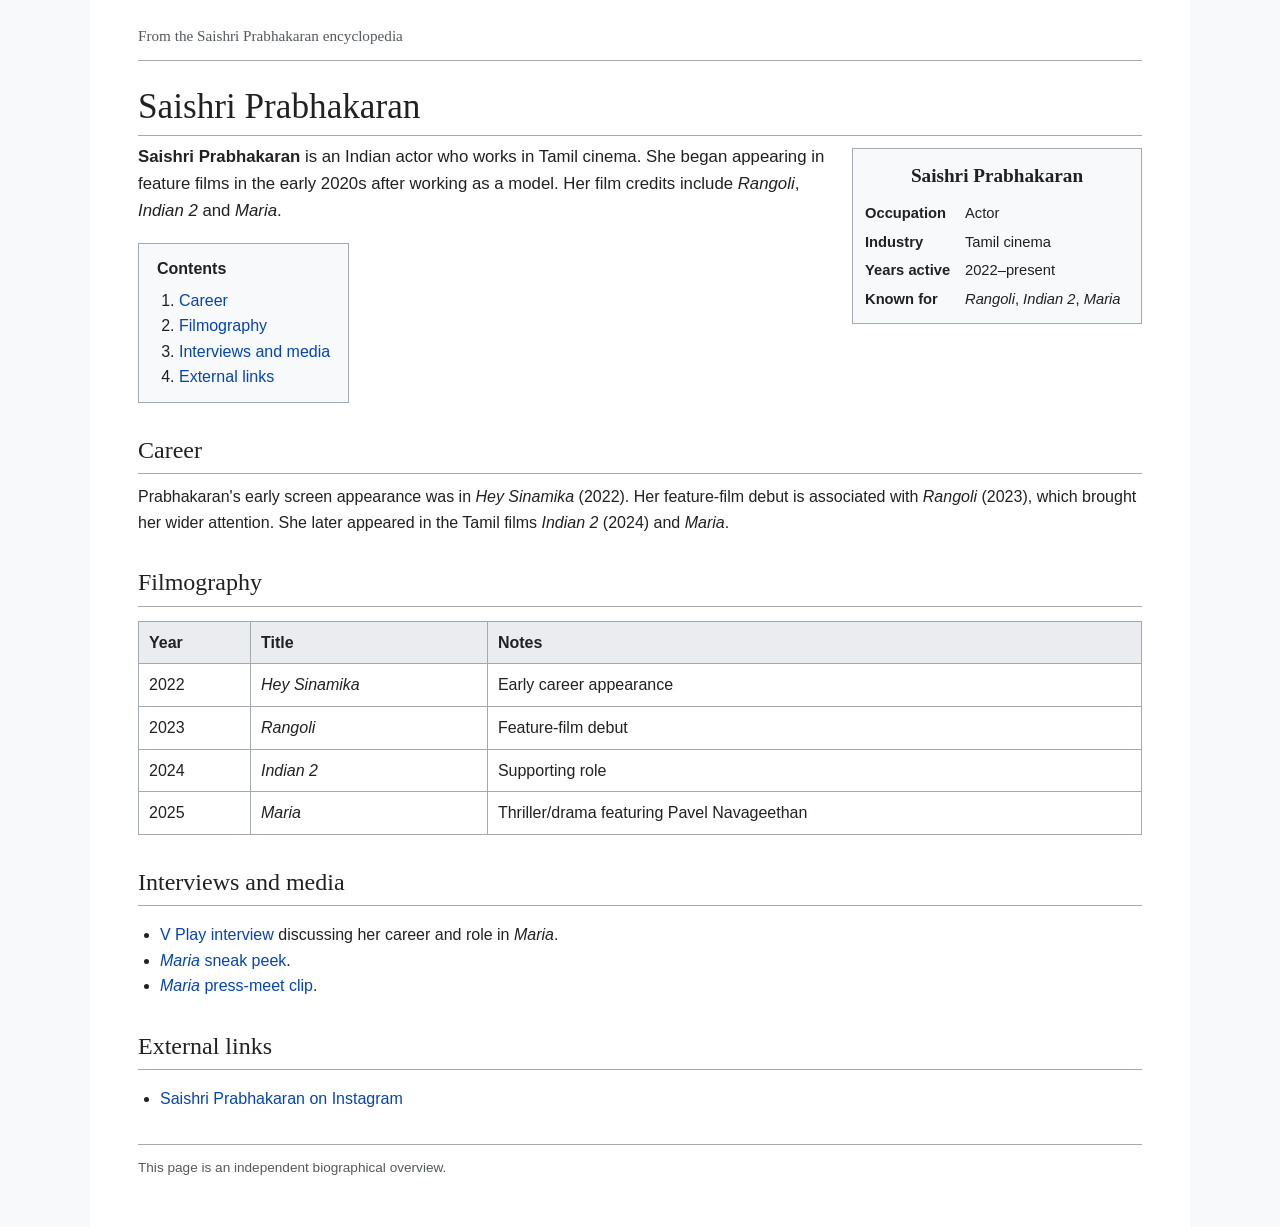
==== index.html @ 1daf49a8 "Initial edit" ====
<!doctype html>
<html lang="en">
<head>
  <meta charset="utf-8">
  <meta name="viewport" content="width=device-width, initial-scale=1">
  <meta name="description" content="An overview of Saishri Prabhakaran's career and filmography.">
  <title>Saishri Prabhakaran</title>
  <style>
    :root {
      color-scheme: light;
      font-family: sans-serif;
      color: #202122;
      background: #f8f9fa;
    }

    * {
      box-sizing: border-box;
    }

    body {
      margin: 0;
      line-height: 1.6;
    }

    a {
      color: #0645ad;
      text-decoration: none;
    }

    a:hover {
      text-decoration: underline;
    }

    .page {
      max-width: 1100px;
      margin: 0 auto;
      padding: 24px clamp(16px, 4vw, 48px) 48px;
      background: #fff;
      min-height: 100vh;
    }

    .site-header {
      padding-bottom: 12px;
      border-bottom: 1px solid #a2a9b1;
      color: #54595d;
      font-family: Georgia, serif;
      font-size: 0.95rem;
    }

    h1,
    h2,
    h3 {
      font-family: Georgia, "Times New Roman", serif;
      font-weight: 400;
    }

    h1 {
      margin: 24px 0 8px;
      padding-bottom: 6px;
      border-bottom: 1px solid #a2a9b1;
      font-size: clamp(1.8rem, 4vw, 2.2rem);
      line-height: 1.25;
    }

    h2 {
      margin: 28px 0 10px;
      padding-bottom: 4px;
      border-bottom: 1px solid #a2a9b1;
      font-size: 1.5rem;
    }

    p {
      margin: 0 0 14px;
    }

    .lead {
      font-size: 1.05rem;
    }

    .infobox {
      float: right;
      width: min(100%, 290px);
      margin: 4px 0 20px 24px;
      padding: 12px;
      border: 1px solid #a2a9b1;
      background: #f8f9fa;
      font-size: 0.92rem;
    }

    .infobox h2 {
      margin: 0 0 10px;
      padding: 0;
      border: 0;
      text-align: center;
      font-size: 1.2rem;
      font-weight: 600;
    }

    .infobox dl {
      display: grid;
      grid-template-columns: 90px 1fr;
      gap: 5px 10px;
      margin: 0;
    }

    .infobox dt {
      font-weight: 700;
    }

    .infobox dd {
      margin: 0;
    }

    .contents {
      display: table;
      margin: 18px 0;
      padding: 12px 18px;
      border: 1px solid #a2a9b1;
      background: #f8f9fa;
    }

    .contents h2 {
      margin: 0 0 6px;
      padding: 0;
      border: 0;
      font-family: sans-serif;
      font-size: 1rem;
      font-weight: 700;
    }

    .contents ol {
      margin: 0;
      padding-left: 22px;
    }

    table {
      width: 100%;
      border-collapse: collapse;
      margin: 14px 0 20px;
    }

    th,
    td {
      padding: 8px 10px;
      border: 1px solid #a2a9b1;
      text-align: left;
      vertical-align: top;
    }

    th {
      background: #eaecf0;
    }

    .media-list {
      padding-left: 22px;
    }

    .site-footer {
      clear: both;
      margin-top: 32px;
      padding-top: 12px;
      border-top: 1px solid #a2a9b1;
      color: #54595d;
      font-size: 0.85rem;
    }

    @media (max-width: 650px) {
      .infobox {
        float: none;
        margin: 16px 0;
      }

      table {
        font-size: 0.9rem;
      }

      th,
      td {
        padding: 6px;
      }
    }
  </style>
</head>
<body>
  <main class="page">
    <header class="site-header">From the Saishri Prabhakaran encyclopedia</header>
    <article>
      <h1>Saishri Prabhakaran</h1>
      <aside class="infobox" aria-label="Saishri Prabhakaran profile">
        <h2>Saishri Prabhakaran</h2>
        <dl>
          <dt>Occupation</dt>
          <dd>Actor</dd>
          <dt>Industry</dt>
          <dd>Tamil cinema</dd>
          <dt>Years active</dt>
          <dd>2022–present</dd>
          <dt>Known for</dt>
          <dd><i>Rangoli</i>, <i>Indian 2</i>, <i>Maria</i></dd>
        </dl>
      </aside>

      <p class="lead"><b>Saishri Prabhakaran</b> is an Indian actor who works in Tamil cinema. She began appearing in feature films in the early 2020s after working as a model. Her film credits include <i>Rangoli</i>, <i>Indian 2</i> and <i>Maria</i>.</p>

      <nav class="contents" aria-label="Contents">
        <h2>Contents</h2>
        <ol>
          <li><a href="#career">Career</a></li>
          <li><a href="#filmography">Filmography</a></li>
          <li><a href="#media">Interviews and media</a></li>
          <li><a href="#external-links">External links</a></li>
        </ol>
      </nav>

      <section id="career">
        <h2>Career</h2>
        <p>Prabhakaran's early screen appearance was in <i>Hey Sinamika</i> (2022). Her feature-film debut is associated with <i>Rangoli</i> (2023), which brought her wider attention. She later appeared in the Tamil films <i>Indian 2</i> (2024) and <i>Maria</i>.</p>
      </section>

      <section id="filmography">
        <h2>Filmography</h2>
        <table>
          <thead>
            <tr>
              <th scope="col">Year</th>
              <th scope="col">Title</th>
              <th scope="col">Notes</th>
            </tr>
          </thead>
          <tbody>
            <tr>
              <td>2022</td>
              <td><i>Hey Sinamika</i></td>
              <td>Early career appearance</td>
            </tr>
            <tr>
              <td>2023</td>
              <td><i>Rangoli</i></td>
              <td>Feature-film debut</td>
            </tr>
            <tr>
              <td>2024</td>
              <td><i>Indian 2</i></td>
              <td>Supporting role</td>
            </tr>
            <tr>
              <td>2025</td>
              <td><i>Maria</i></td>
              <td>Thriller/drama featuring Pavel Navageethan</td>
            </tr>
          </tbody>
        </table>
      </section>

      <section id="media">
        <h2>Interviews and media</h2>
        <ul class="media-list">
          <li><a href="https://www.youtube.com/watch?v=SEDz-4R92Jw" target="_blank" rel="noopener noreferrer">V Play interview</a> discussing her career and role in <i>Maria</i>.</li>
          <li><a href="https://www.youtube.com/watch?v=HS3U2fm8mmc" target="_blank" rel="noopener noreferrer"><i>Maria</i> sneak peek</a>.</li>
          <li><a href="https://www.youtube.com/shorts/8n5N83ZC5jU" target="_blank" rel="noopener noreferrer"><i>Maria</i> press-meet clip</a>.</li>
        </ul>
      </section>

      <section id="external-links">
        <h2>External links</h2>
        <ul class="media-list">
          <li><a href="https://www.instagram.com/saishriprabhakaran/" target="_blank" rel="noopener noreferrer">Saishri Prabhakaran on Instagram</a></li>
        </ul>
      </section>
    </article>
    <footer class="site-footer">This page is an independent biographical overview.</footer>
  </main>
</body>
</html>
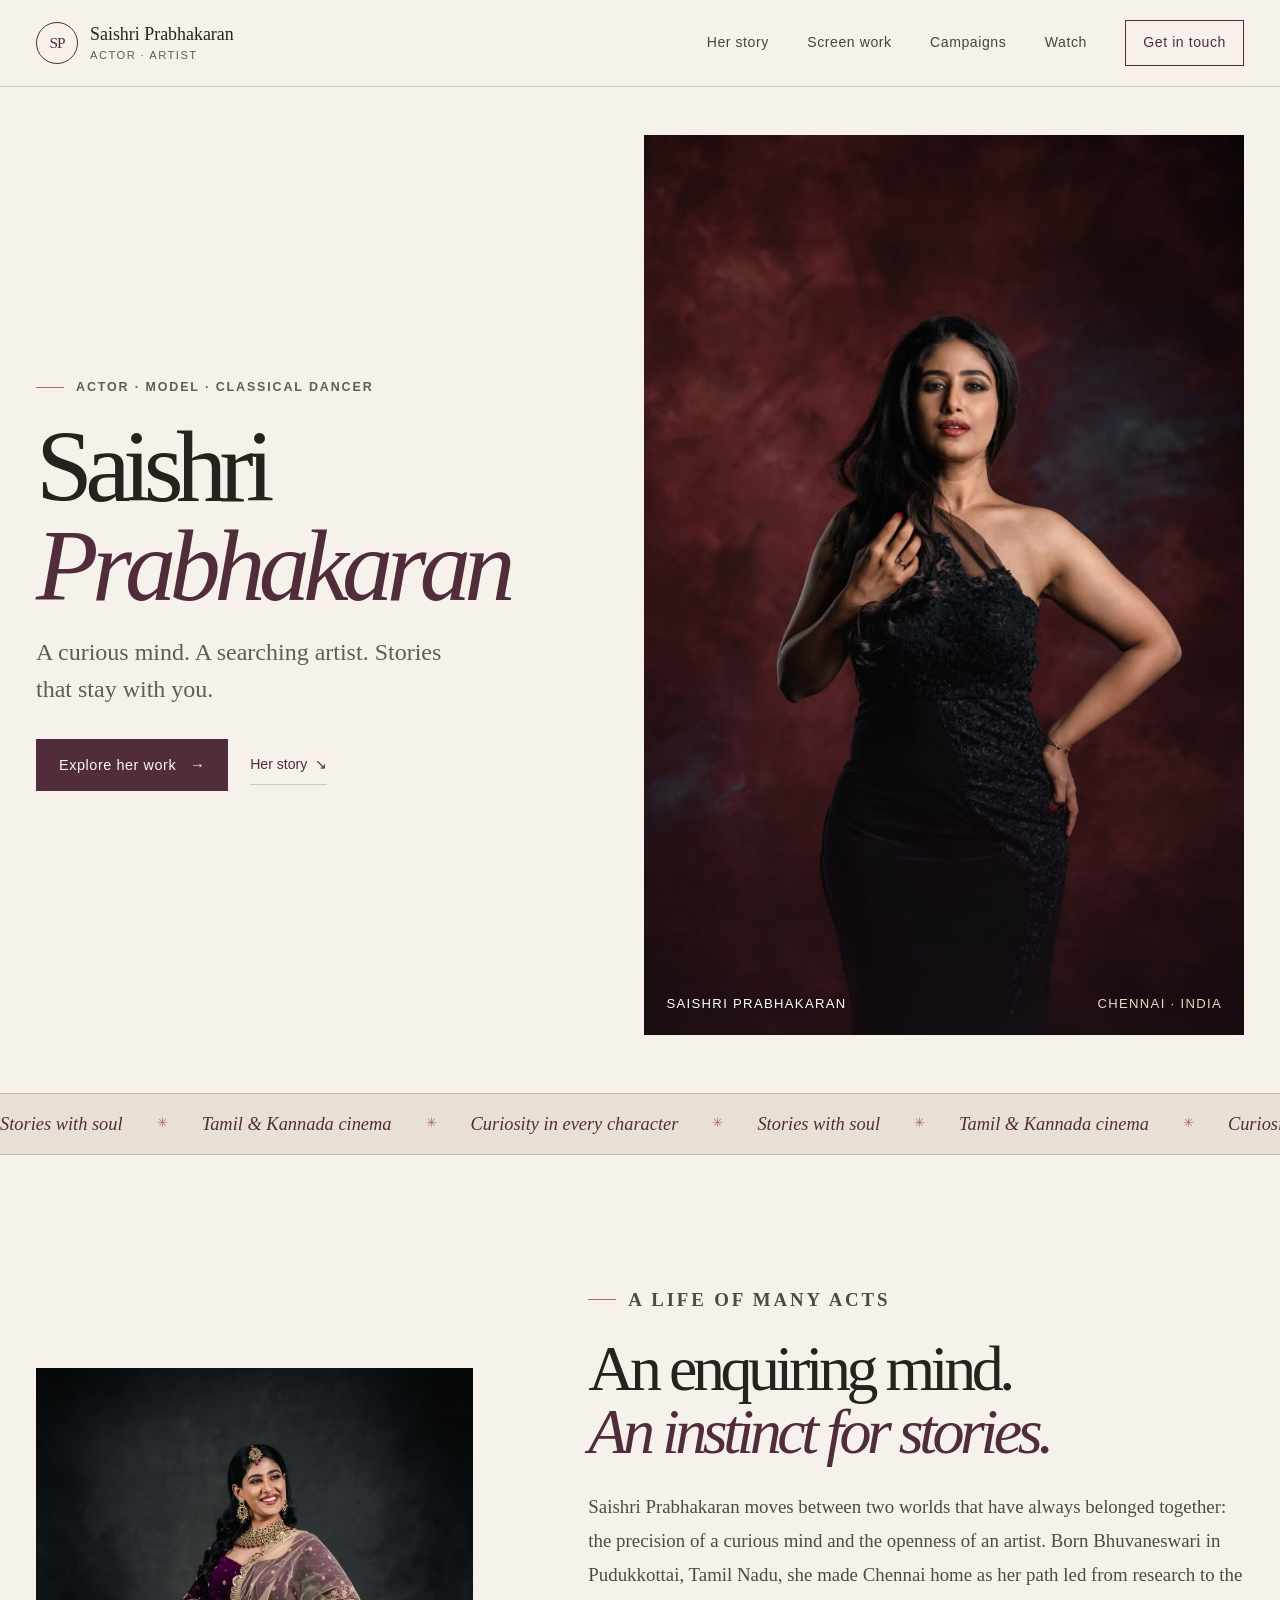
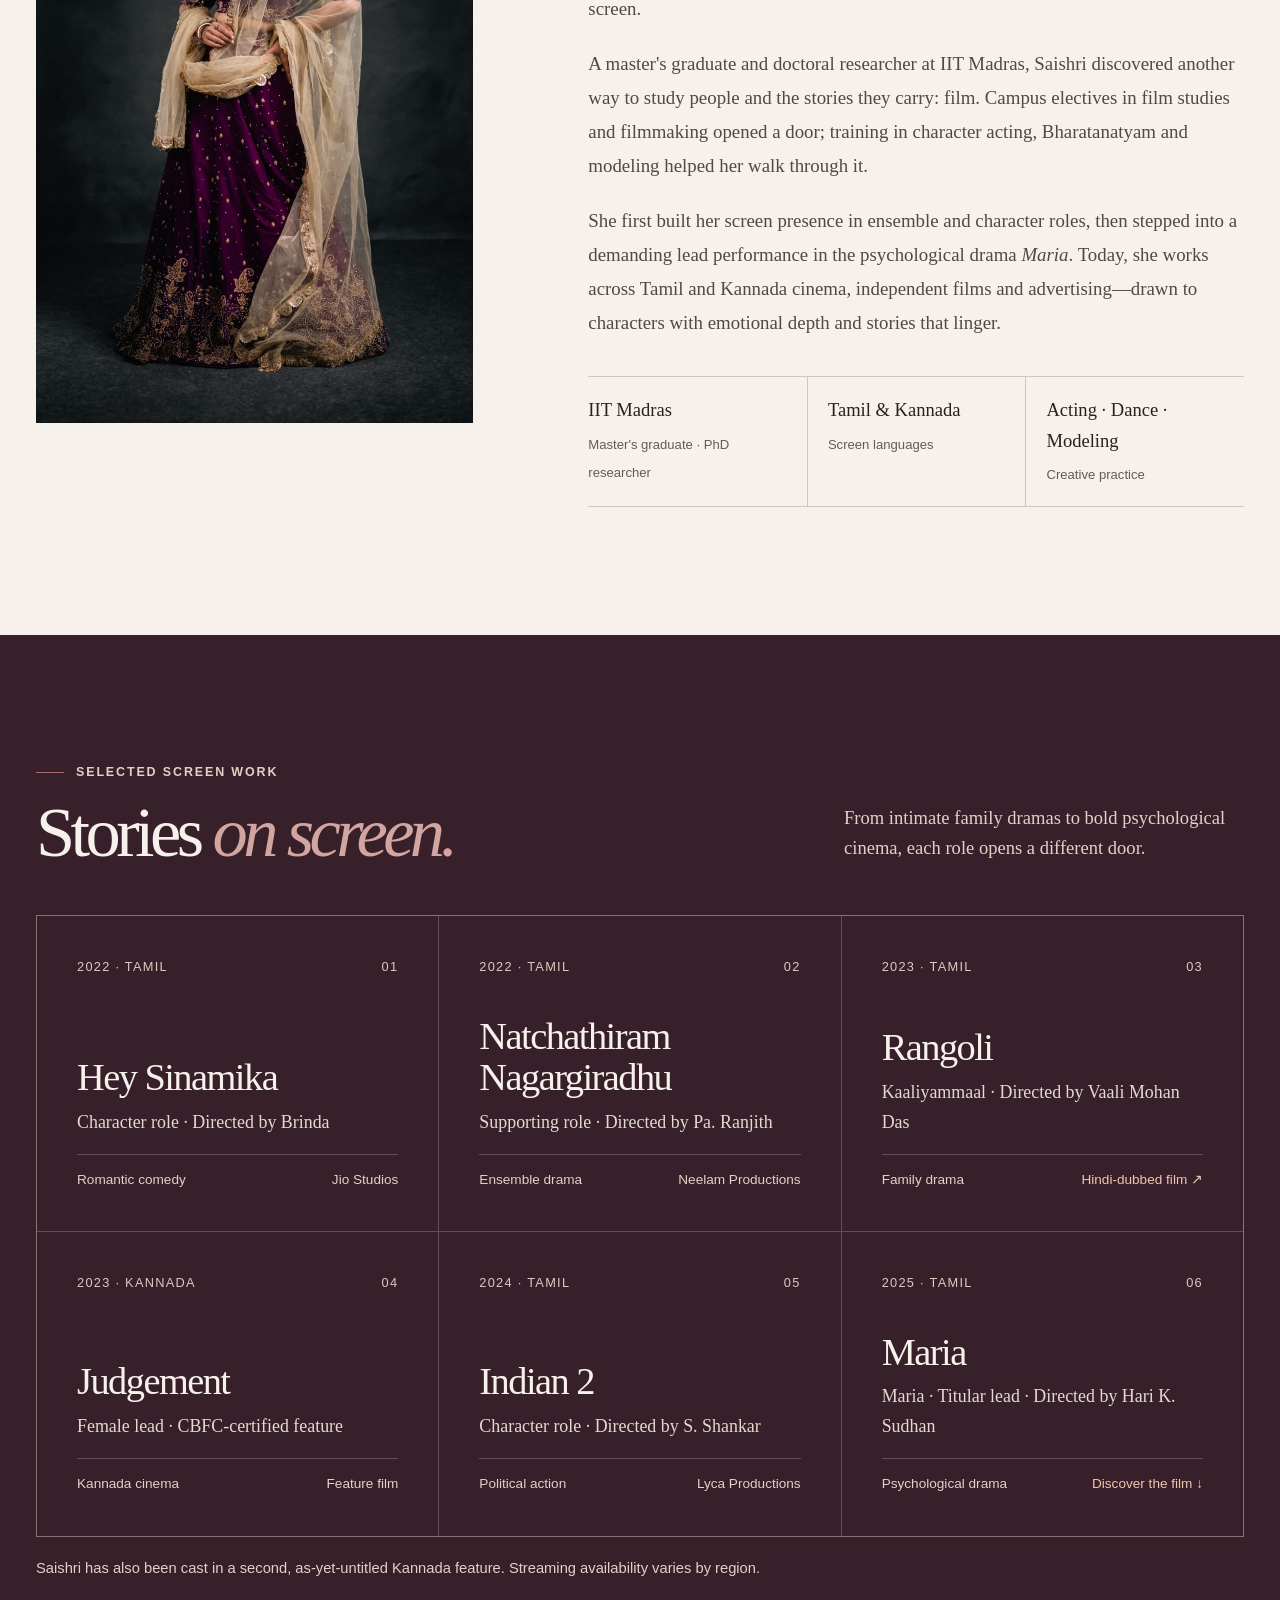
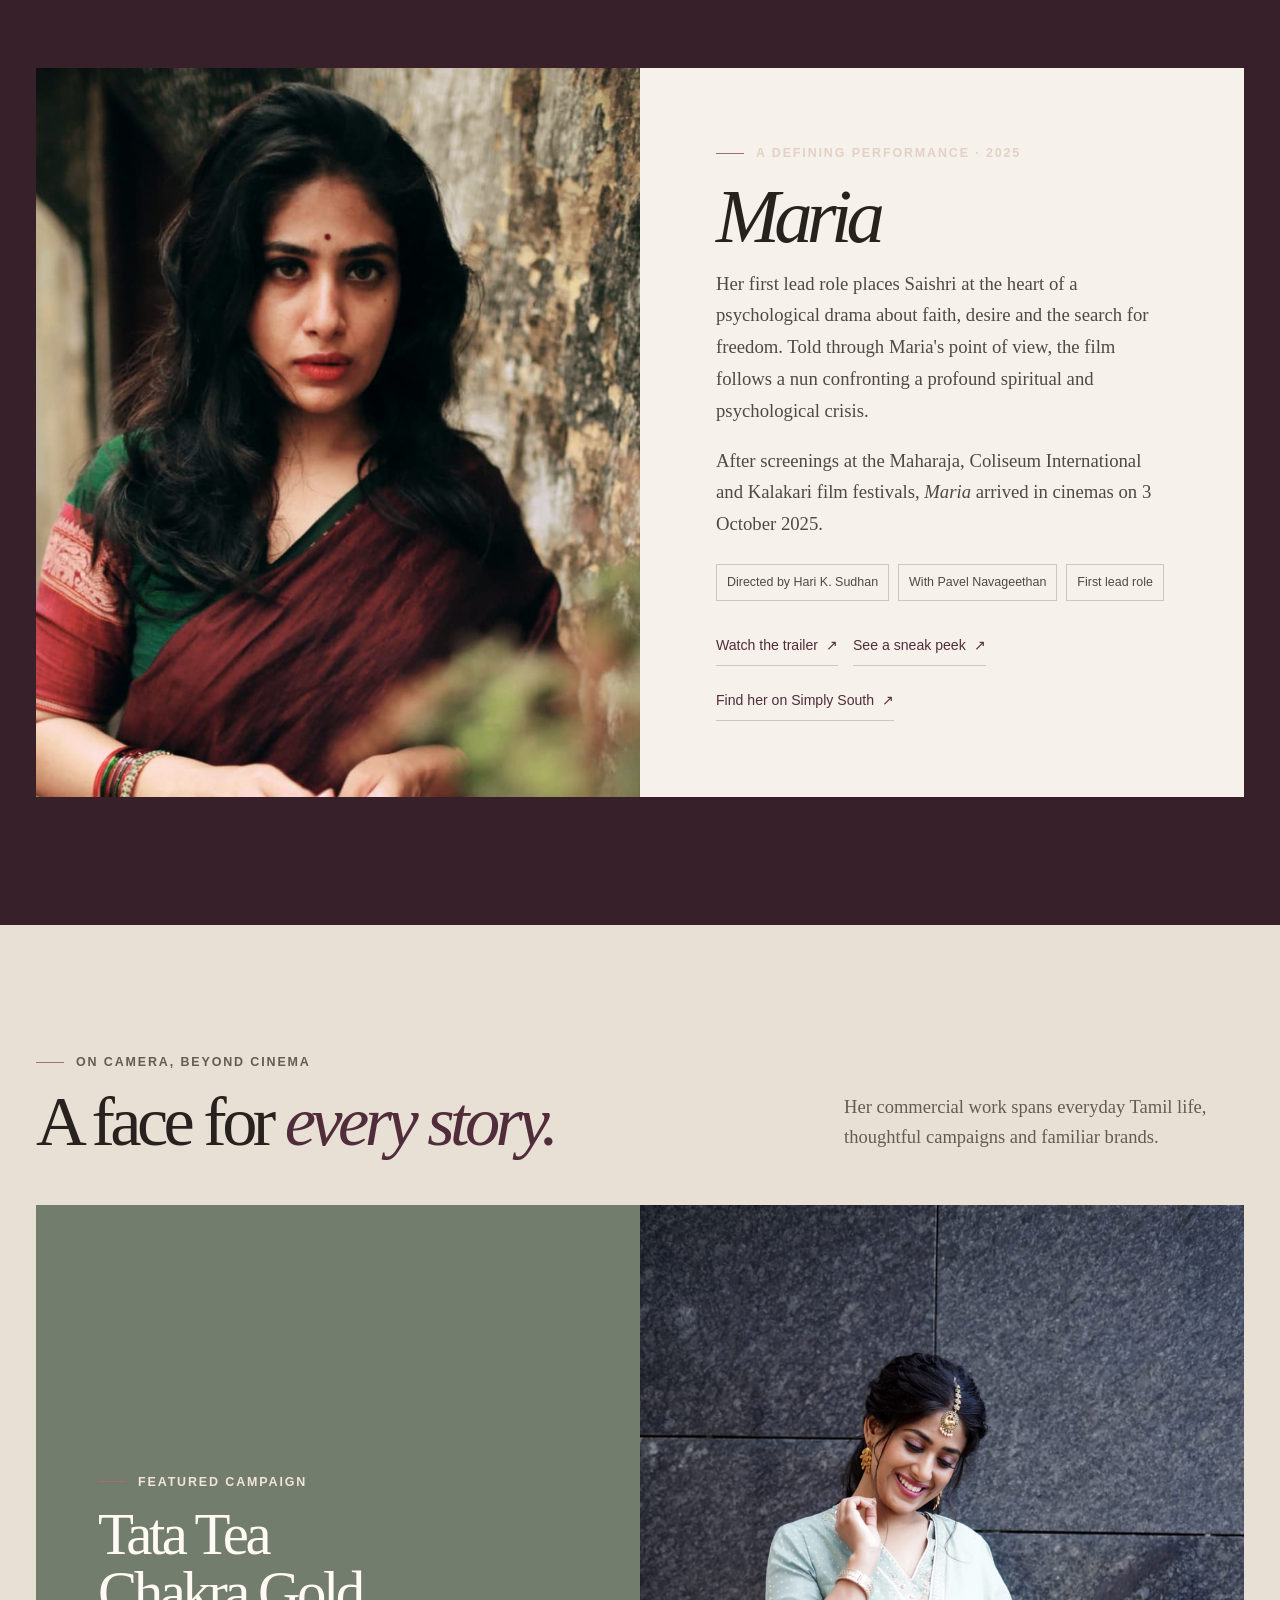
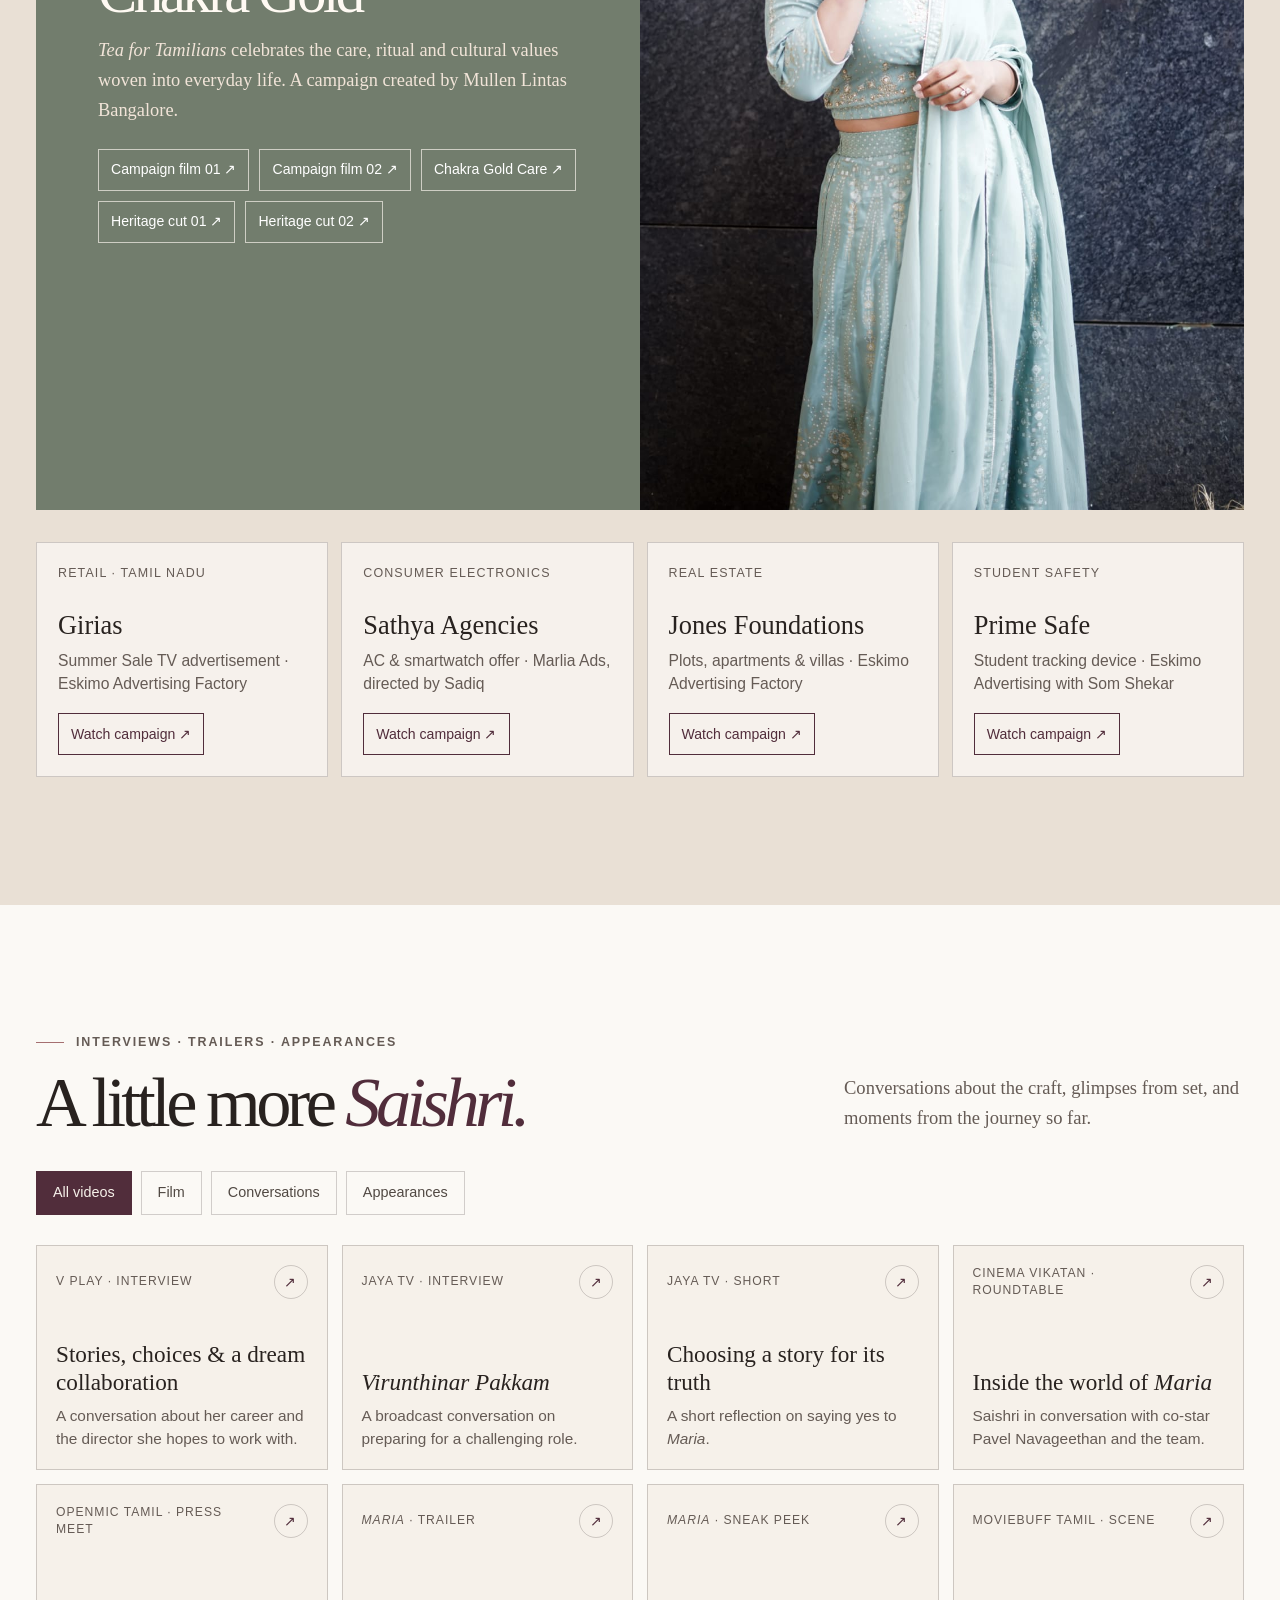
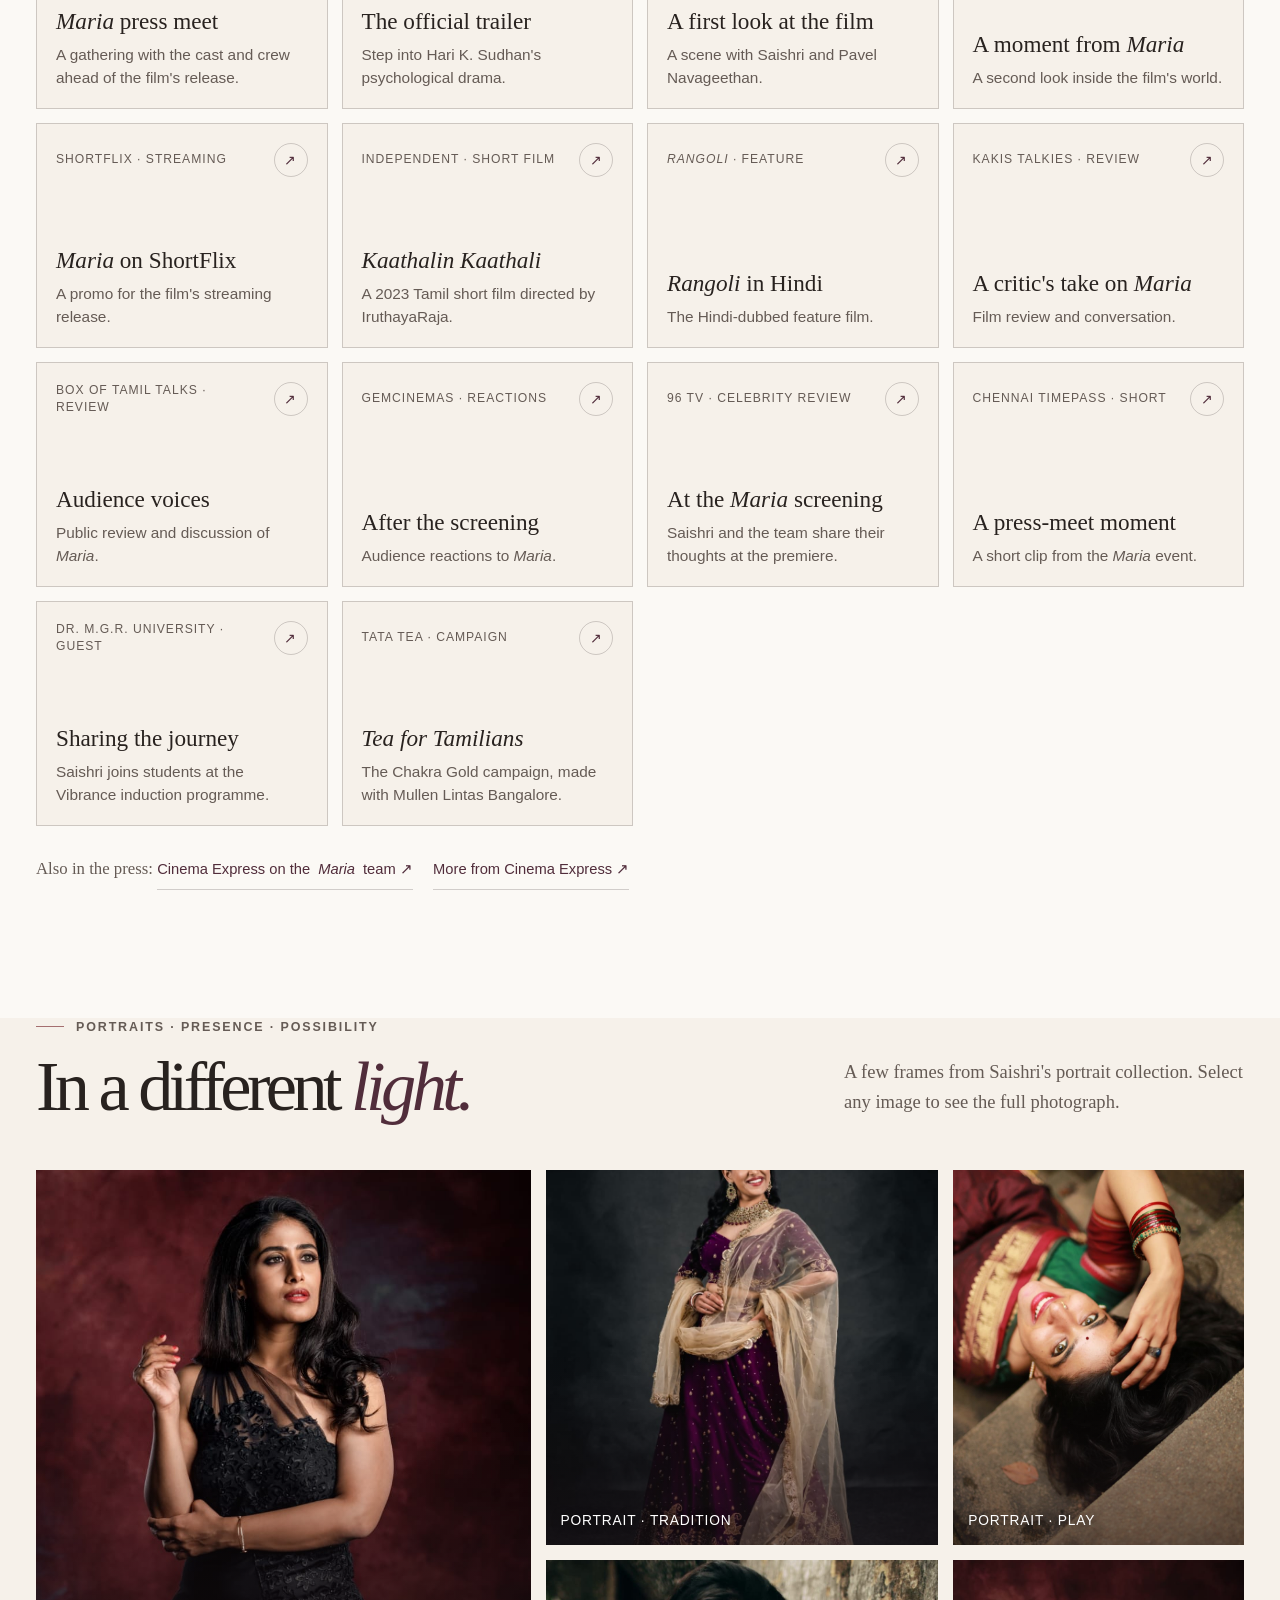
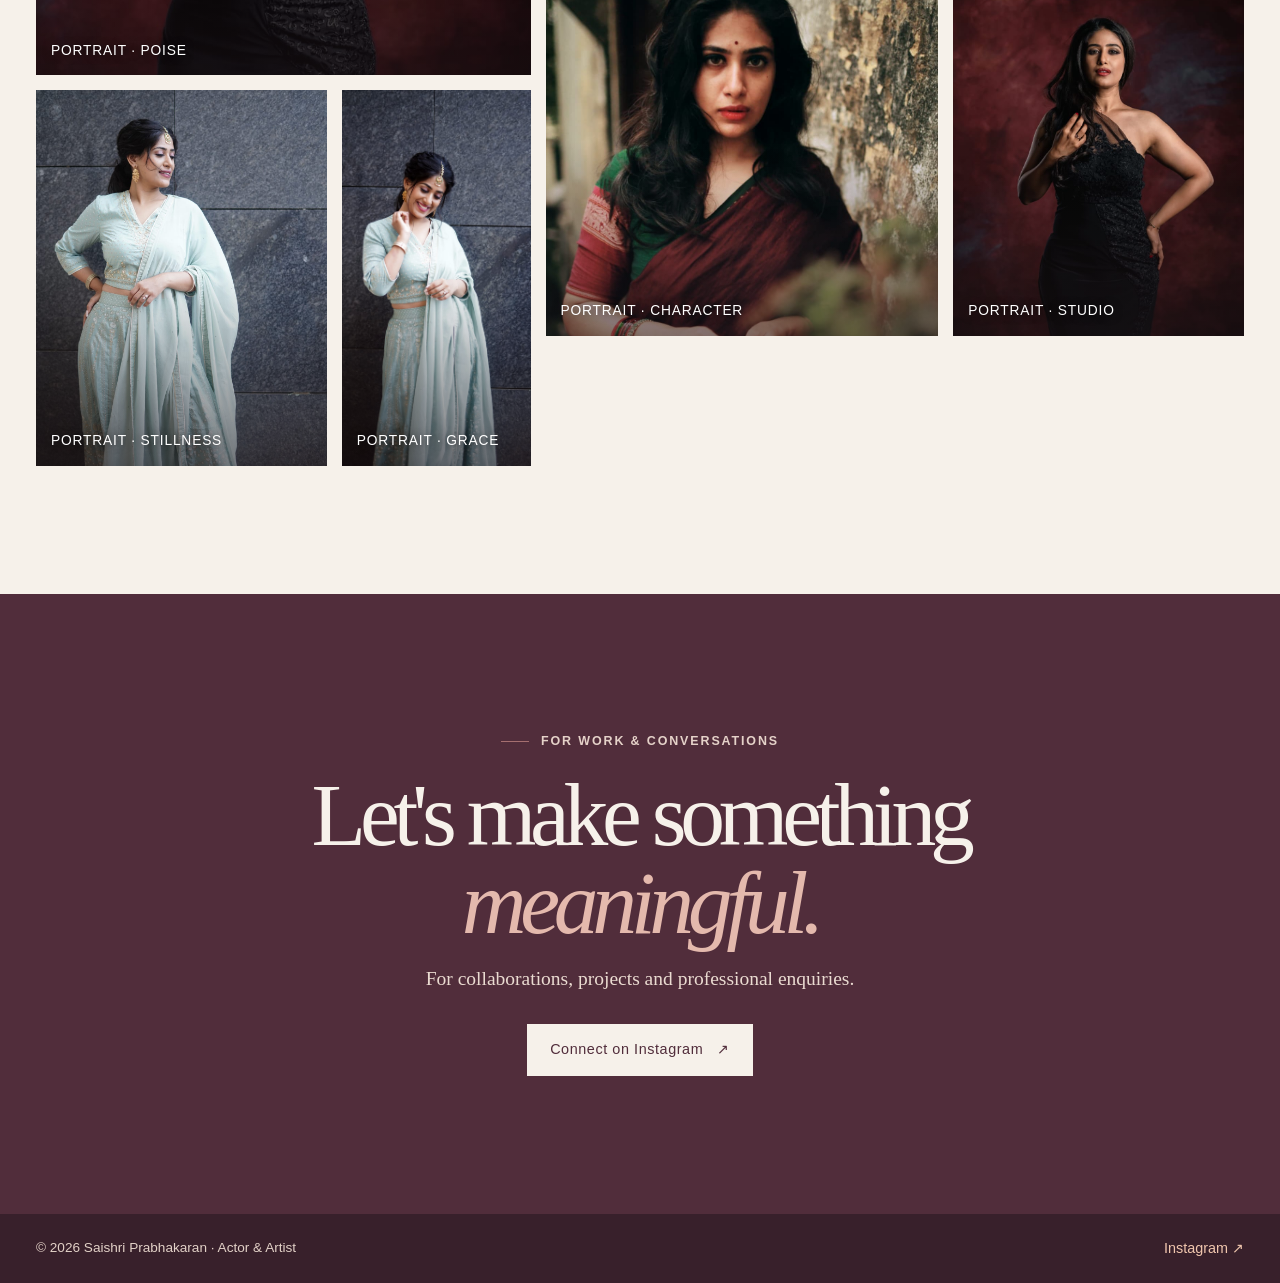
==== commit 0872c06a: "Initial portfolio" ====
--- a/index.html
+++ b/index.html
@@ -3,272 +3,1714 @@
 <head>
   <meta charset="utf-8">
   <meta name="viewport" content="width=device-width, initial-scale=1">
-  <meta name="description" content="An overview of Saishri Prabhakaran's career and filmography.">
-  <title>Saishri Prabhakaran</title>
+  <meta name="theme-color" content="#f6f1ea">
+  <meta name="description" content="Saishri Prabhakaran — actor, model and classical dancer working across Tamil and Kannada cinema.">
+  <title>Saishri Prabhakaran — Actor & Artist</title>
   <style>
     :root {
       color-scheme: light;
-      font-family: sans-serif;
-      color: #202122;
-      background: #f8f9fa;
-    }
-
-    * {
+      --paper: #f6f1ea;
+      --paper-light: #fbf9f5;
+      --paper-dark: #e9e0d5;
+      --ink: #28221f;
+      --muted: #655b55;
+      --line: rgba(40, 34, 31, .2);
+      --wine: #512d3b;
+      --wine-deep: #38202b;
+      --rose: #a56f70;
+      --sage: #727d6d;
+      --serif: "Iowan Old Style", "Palatino Linotype", "Book Antiqua", Georgia, serif;
+      --sans: "Helvetica Neue", Helvetica, Arial, sans-serif;
+      font-family: var(--sans);
+      color: var(--ink);
+      background: var(--paper);
+      scroll-behavior: smooth;
+    }
+
+    *,
+    *::before,
+    *::after {
       box-sizing: border-box;
     }
 
     body {
+      min-width: 320px;
       margin: 0;
+      background: var(--paper);
+      font-size: 17px;
+      line-height: 1.65;
+    }
+
+    img {
+      display: block;
+      max-width: 100%;
+    }
+
+    a {
+      color: inherit;
+      text-decoration: none;
+    }
+
+    button {
+      color: inherit;
+      font: inherit;
+    }
+
+    a:focus-visible,
+    button:focus-visible {
+      outline: 2px solid var(--rose);
+      outline-offset: 4px;
+    }
+
+    .shell {
+      width: min(100% - 72px, 1320px);
+      margin-inline: auto;
+    }
+
+    .eyebrow {
+      display: flex;
+      align-items: center;
+      gap: 12px;
+      margin: 0;
+      color: var(--muted);
+      font-size: .78rem;
+      font-weight: 600;
+      letter-spacing: .15em;
+      line-height: 1.5;
+      text-transform: uppercase;
+    }
+
+    .eyebrow::before {
+      width: 28px;
+      height: 1px;
+      flex: 0 0 28px;
+      background: var(--rose);
+      content: "";
+    }
+
+    .site-header {
+      position: relative;
+      z-index: 5;
+      border-bottom: 1px solid var(--line);
+      background: var(--paper);
+    }
+
+    .header-inner {
+      display: flex;
+      min-height: 86px;
+      align-items: center;
+      justify-content: space-between;
+      gap: 28px;
+    }
+
+    .brand {
+      display: inline-flex;
+      align-items: center;
+      gap: 12px;
+      flex-shrink: 0;
+    }
+
+    .brand-mark {
+      display: grid;
+      width: 42px;
+      height: 42px;
+      place-items: center;
+      border: 1px solid var(--wine);
+      border-radius: 50%;
+      color: var(--wine);
+      font-family: var(--serif);
+      font-size: .96rem;
+      letter-spacing: -.06em;
+    }
+
+    .brand-name {
+      font-family: var(--serif);
+      font-size: 1.12rem;
+      line-height: 1.15;
+    }
+
+    .brand-caption {
+      display: block;
+      margin-top: 4px;
+      color: var(--muted);
+      font-family: var(--sans);
+      font-size: .7rem;
+      letter-spacing: .13em;
+      text-transform: uppercase;
+    }
+
+    .main-nav {
+      display: flex;
+      align-items: center;
+      gap: clamp(20px, 3vw, 42px);
+    }
+
+    .main-nav a {
+      color: #4c423e;
+      font-size: .88rem;
+      letter-spacing: .04em;
+      transition: color .2s ease;
+    }
+
+    .main-nav a:hover {
+      color: var(--rose);
+    }
+
+    .main-nav .nav-contact {
+      padding: 10px 17px;
+      border: 1px solid var(--wine);
+      color: var(--wine);
+    }
+
+    .menu-toggle {
+      display: none;
+      width: 44px;
+      height: 44px;
+      padding: 10px;
+      border: 1px solid var(--line);
+      background: transparent;
+      cursor: pointer;
+    }
+
+    .menu-toggle span {
+      display: block;
+      height: 1px;
+      margin: 6px 0;
+      background: var(--ink);
+    }
+
+    .hero {
+      display: grid;
+      min-height: min(760px, calc(100svh - 86px));
+      grid-template-columns: .94fr 1.06fr;
+      align-items: stretch;
+      gap: clamp(32px, 6vw, 82px);
+      padding-block: 48px 58px;
+    }
+
+    .hero-copy {
+      display: flex;
+      flex-direction: column;
+      align-items: flex-start;
+      justify-content: center;
+      padding-block: 34px;
+    }
+
+    .hero h1 {
+      margin: 25px 0 23px;
+      font-family: var(--serif);
+      font-size: clamp(4rem, 8vw, 7.4rem);
+      font-weight: 400;
+      letter-spacing: -.075em;
+      line-height: .88;
+    }
+
+    .hero h1 span {
+      display: block;
+      margin-top: 9px;
+      color: var(--wine);
+      font-style: italic;
+      font-weight: 400;
+      letter-spacing: -.065em;
+    }
+
+    .hero-intro {
+      max-width: 440px;
+      margin: 0 0 31px;
+      color: var(--muted);
+      font-family: var(--serif);
+      font-size: clamp(1.22rem, 2vw, 1.5rem);
+      line-height: 1.55;
+    }
+
+    .hero-actions {
+      display: flex;
+      flex-wrap: wrap;
+      align-items: center;
+      gap: 22px;
+    }
+
+    .button {
+      display: inline-flex;
+      min-height: 52px;
+      align-items: center;
+      justify-content: center;
+      gap: 14px;
+      padding: 0 22px;
+      border: 1px solid var(--wine);
+      background: var(--wine);
+      color: var(--paper-light);
+      font-size: .9rem;
+      letter-spacing: .04em;
+      transition: background .2s ease, color .2s ease, transform .2s ease;
+    }
+
+    .button:hover {
+      transform: translateY(-2px);
+      background: transparent;
+      color: var(--wine);
+    }
+
+    .text-link {
+      display: inline-flex;
+      min-height: 40px;
+      align-items: center;
+      gap: 8px;
+      border-bottom: 1px solid var(--line);
+      color: var(--wine);
+      font-size: .88rem;
+    }
+
+    .arrow {
+      display: inline-block;
+      transition: transform .2s ease;
+    }
+
+    a:hover .arrow {
+      transform: translateX(4px);
+    }
+
+    .hero-portrait {
+      position: relative;
+      min-height: 560px;
+      overflow: hidden;
+      background: #39232d;
+    }
+
+    .hero-portrait img {
+      width: 100%;
+      height: 100%;
+      min-height: 560px;
+      object-fit: cover;
+      object-position: center 30%;
+    }
+
+    .hero-portrait::after {
+      position: absolute;
+      inset: 45% 0 0;
+      background: linear-gradient(0deg, rgba(37, 20, 28, .42), transparent);
+      content: "";
+      pointer-events: none;
+    }
+
+    .portrait-caption {
+      position: absolute;
+      z-index: 1;
+      right: 22px;
+      bottom: 20px;
+      left: 22px;
+      display: flex;
+      align-items: center;
+      justify-content: space-between;
+      gap: 16px;
+      color: white;
+      font-size: .82rem;
+      letter-spacing: .1em;
+      text-transform: uppercase;
+    }
+
+    .portrait-caption span:last-child {
+      color: #f0d6c6;
+    }
+
+    .marquee {
+      overflow: hidden;
+      border-block: 1px solid var(--line);
+      background: var(--paper-dark);
+    }
+
+    .marquee-track {
+      display: flex;
+      width: max-content;
+      align-items: center;
+      gap: 34px;
+      padding: 15px 0;
+      color: var(--wine);
+      animation: drift 42s linear infinite;
+    }
+
+    .marquee-track span {
+      font-family: var(--serif);
+      font-size: 1.15rem;
+      font-style: italic;
+      white-space: nowrap;
+    }
+
+    .marquee-track .dot {
+      color: var(--rose);
+      font-size: .8rem;
+      font-style: normal;
+    }
+
+    @keyframes drift {
+      to { transform: translateX(-50%); }
+    }
+
+    .section {
+      padding-block: clamp(84px, 10vw, 140px);
+      scroll-margin-top: 24px;
+    }
+
+    .section-heading {
+      display: flex;
+      align-items: flex-end;
+      justify-content: space-between;
+      gap: 32px;
+      margin-bottom: 48px;
+    }
+
+    .section-heading h2 {
+      margin: 15px 0 0;
+      font-family: var(--serif);
+      font-size: clamp(3rem, 5.5vw, 5.4rem);
+      font-weight: 400;
+      letter-spacing: -.065em;
+      line-height: 1;
+    }
+
+    .section-heading h2 em {
+      color: var(--wine);
+      font-weight: 400;
+    }
+
+    .section-heading > p {
+      max-width: 400px;
+      margin: 0 0 5px;
+      color: var(--muted);
+      font-family: var(--serif);
+      font-size: 1.16rem;
       line-height: 1.6;
     }
 
-    a {
-      color: #0645ad;
-      text-decoration: none;
-    }
-
-    a:hover {
-      text-decoration: underline;
-    }
-
-    .page {
-      max-width: 1100px;
-      margin: 0 auto;
-      padding: 24px clamp(16px, 4vw, 48px) 48px;
+    .story {
+      display: grid;
+      grid-template-columns: .8fr 1.2fr;
+      align-items: center;
+      gap: clamp(48px, 9vw, 128px);
+    }
+
+    .story-image {
+      position: relative;
+      max-width: 500px;
+      background: #d6c9bd;
+    }
+
+    .story-image img {
+      width: 100%;
+      max-height: 660px;
+      object-fit: cover;
+      object-position: center 24%;
+    }
+
+    .story-image::after {
+      position: absolute;
+      right: -14px;
+      bottom: -14px;
+      z-index: -1;
+      width: 72%;
+      height: 60%;
+      background: var(--paper-dark);
+      content: "";
+    }
+
+    .story-copy h2 {
+      max-width: 560px;
+      margin: 19px 0 27px;
+      font-family: var(--serif);
+      font-size: clamp(2.9rem, 5vw, 5rem);
+      font-weight: 400;
+      letter-spacing: -.07em;
+      line-height: .98;
+    }
+
+    .story-copy h2 em {
+      color: var(--wine);
+      font-weight: 400;
+    }
+
+    .story-copy p {
+      margin: 0 0 21px;
+      color: #514943;
+      font-family: var(--serif);
+      font-size: 1.18rem;
+      line-height: 1.8;
+    }
+
+    .detail-grid {
+      display: grid;
+      grid-template-columns: repeat(3, 1fr);
+      margin-top: 36px;
+      border-block: 1px solid var(--line);
+    }
+
+    .detail {
+      padding: 18px 12px 18px 0;
+    }
+
+    .detail + .detail {
+      padding-left: 20px;
+      border-left: 1px solid var(--line);
+    }
+
+    .detail strong {
+      display: block;
+      margin-bottom: 4px;
+      font-family: var(--serif);
+      font-size: 1.16rem;
+      font-weight: 400;
+    }
+
+    .detail span {
+      color: var(--muted);
+      font-size: .82rem;
+      line-height: 1.4;
+    }
+
+    .work-section {
+      background: var(--wine-deep);
+      color: var(--paper);
+    }
+
+    .work-section .eyebrow,
+    .work-section .section-heading > p {
+      color: #e2d1c7;
+    }
+
+    .work-section .section-heading h2 em {
+      color: #d3a5a0;
+    }
+
+    .film-grid {
+      display: grid;
+      grid-template-columns: repeat(3, 1fr);
+      gap: 1px;
+      border: 1px solid rgba(246, 241, 234, .22);
+      background: rgba(246, 241, 234, .22);
+    }
+
+    .film-card {
+      display: flex;
+      min-height: 275px;
+      flex-direction: column;
+      align-items: flex-start;
+      padding: clamp(24px, 3.2vw, 40px);
+      background: var(--wine-deep);
+      transition: background .25s ease;
+    }
+
+    .film-card:hover {
+      background: #492b38;
+    }
+
+    .film-meta {
+      display: flex;
+      width: 100%;
+      justify-content: space-between;
+      gap: 12px;
+      color: #dbcac0;
+      font-size: .8rem;
+      letter-spacing: .1em;
+      text-transform: uppercase;
+    }
+
+    .film-card h3 {
+      margin: auto 0 9px;
+      padding-top: 38px;
+      font-family: var(--serif);
+      font-size: clamp(2rem, 3vw, 2.8rem);
+      font-weight: 400;
+      letter-spacing: -.04em;
+      line-height: 1.08;
+    }
+
+    .film-card p {
+      margin: 0;
+      color: #e4d9cf;
+      font-family: var(--serif);
+      font-size: 1.12rem;
+    }
+
+    .film-extra {
+      display: flex;
+      width: 100%;
+      align-items: flex-end;
+      justify-content: space-between;
+      gap: 14px;
+      margin-top: 17px;
+      padding-top: 14px;
+      border-top: 1px solid rgba(246, 241, 234, .22);
+      color: #e1d1c8;
+      font-size: .85rem;
+    }
+
+    .film-extra a {
+      color: #f0c6ae;
+    }
+
+    .film-note {
+      margin: 19px 0 0;
+      color: #e1d1c8;
+      font-size: .92rem;
+    }
+
+    .maria-feature {
+      display: grid;
+      grid-template-columns: 1fr 1fr;
+      margin-top: 88px;
+      background: var(--paper);
+      color: var(--ink);
+    }
+
+    .maria-image {
+      min-height: 520px;
+      overflow: hidden;
+      background: #2a211f;
+    }
+
+    .maria-image img {
+      width: 100%;
+      height: 100%;
+      min-height: 520px;
+      object-fit: cover;
+      object-position: center 27%;
+    }
+
+    .maria-copy {
+      display: flex;
+      flex-direction: column;
+      align-items: flex-start;
+      justify-content: center;
+      padding: clamp(34px, 6vw, 76px);
+    }
+
+    .maria-copy h3 {
+      margin: 18px 0 14px;
+      font-family: var(--serif);
+      font-size: clamp(3.3rem, 6vw, 6rem);
+      font-weight: 400;
+      letter-spacing: -.075em;
+      line-height: .95;
+    }
+
+    .maria-copy > p:not(.eyebrow) {
+      max-width: 500px;
+      margin: 0 0 18px;
+      color: #514943;
+      font-family: var(--serif);
+      font-size: 1.17rem;
+      line-height: 1.7;
+    }
+
+    .maria-copy > .maria-release-note {
+      font-family: var(--sans);
+      font-size: .95rem;
+      line-height: 1.6;
+    }
+
+    .maria-facts {
+      display: flex;
+      flex-wrap: wrap;
+      gap: 9px;
+      margin: 6px 0 25px;
+    }
+
+    .maria-facts span {
+      padding: 7px 10px;
+      border: 1px solid var(--line);
+      color: #514943;
+      font-size: .78rem;
+    }
+
+    .maria-links {
+      display: flex;
+      flex-wrap: wrap;
+      gap: 15px;
+    }
+
+    .campaign-section {
+      background: var(--paper-dark);
+    }
+
+    .campaign-feature {
+      display: grid;
+      grid-template-columns: 1fr 1fr;
+      min-height: 390px;
+      margin-bottom: 32px;
+      background: var(--sage);
+      color: #fffaf3;
+    }
+
+    .campaign-copy {
+      display: flex;
+      flex-direction: column;
+      align-items: flex-start;
+      justify-content: center;
+      padding: clamp(30px, 5vw, 62px);
+    }
+
+    .campaign-copy .eyebrow {
+      color: #f1e4d8;
+    }
+
+    .campaign-copy h3 {
+      margin: 15px 0 13px;
+      font-family: var(--serif);
+      font-size: clamp(2.6rem, 4.6vw, 4.6rem);
+      font-weight: 400;
+      letter-spacing: -.06em;
+      line-height: .98;
+    }
+
+    .campaign-copy > p:not(.eyebrow) {
+      max-width: 470px;
+      margin: 0;
+      color: #f1e4d8;
+      font-family: var(--serif);
+      font-size: 1.15rem;
+      line-height: 1.65;
+    }
+
+    .campaign-links {
+      display: flex;
+      flex-wrap: wrap;
+      gap: 10px;
+      margin-top: 23px;
+    }
+
+    .campaign-links a,
+    .campaign-card a {
+      display: inline-flex;
+      min-height: 42px;
+      align-items: center;
+      gap: 8px;
+      padding: 8px 12px;
+      border: 1px solid rgba(255, 250, 243, .65);
+      color: white;
+      font-size: .88rem;
+      transition: background .2s ease, color .2s ease;
+    }
+
+    .campaign-links a:hover {
+      background: #fffaf3;
+      color: var(--wine-deep);
+    }
+
+    .campaign-image {
+      min-height: 390px;
+      overflow: hidden;
+      background: #37252e;
+    }
+
+    .campaign-image img {
+      width: 100%;
+      height: 100%;
+      min-height: 390px;
+      object-fit: cover;
+      object-position: center 25%;
+    }
+
+    .campaign-grid {
+      display: grid;
+      grid-template-columns: repeat(4, 1fr);
+      gap: 13px;
+    }
+
+    .campaign-card {
+      display: flex;
+      min-height: 235px;
+      flex-direction: column;
+      align-items: flex-start;
+      padding: 21px;
+      border: 1px solid var(--line);
+      background: rgba(251, 249, 245, .72);
+    }
+
+    .campaign-card > span {
+      color: var(--muted);
+      font-size: .78rem;
+      letter-spacing: .09em;
+      line-height: 1.45;
+      text-transform: uppercase;
+    }
+
+    .campaign-card h3 {
+      margin: auto 0 8px;
+      padding-top: 27px;
+      font-family: var(--serif);
+      font-size: 1.65rem;
+      font-weight: 400;
+      line-height: 1.14;
+    }
+
+    .campaign-card p {
+      margin: 0 0 17px;
+      color: var(--muted);
+      font-size: .98rem;
+      line-height: 1.5;
+    }
+
+    .campaign-card a {
+      margin-top: auto;
+      border-color: var(--wine);
+      color: var(--wine);
+    }
+
+    .campaign-card a:hover {
+      background: var(--wine);
+      color: var(--paper);
+    }
+
+    .media-section {
+      background: var(--paper-light);
+    }
+
+    .filter-bar {
+      display: flex;
+      flex-wrap: wrap;
+      gap: 9px;
+      margin: -15px 0 30px;
+    }
+
+    .filter-button {
+      min-height: 44px;
+      padding: 8px 16px;
+      border: 1px solid var(--line);
+      background: transparent;
+      color: #514943;
+      cursor: pointer;
+      font-size: .9rem;
+      transition: background .2s ease, color .2s ease;
+    }
+
+    .filter-button[aria-pressed="true"],
+    .filter-button:hover {
+      border-color: var(--wine);
+      background: var(--wine);
+      color: var(--paper);
+    }
+
+    .media-grid {
+      display: grid;
+      grid-template-columns: repeat(4, 1fr);
+      gap: 14px;
+    }
+
+    .media-card {
+      display: flex;
+      min-height: 225px;
+      flex-direction: column;
+      padding: 19px;
+      border: 1px solid var(--line);
+      background: var(--paper);
+      transition: transform .2s ease, border-color .2s ease, background .2s ease;
+    }
+
+    .media-card:hover {
+      transform: translateY(-3px);
+      border-color: var(--rose);
       background: #fff;
-      min-height: 100vh;
-    }
-
-    .site-header {
-      padding-bottom: 12px;
-      border-bottom: 1px solid #a2a9b1;
-      color: #54595d;
-      font-family: Georgia, serif;
-      font-size: 0.95rem;
-    }
-
-    h1,
-    h2,
-    h3 {
-      font-family: Georgia, "Times New Roman", serif;
+    }
+
+    .media-card[hidden] {
+      display: none;
+    }
+
+    .media-card-top {
+      display: flex;
+      align-items: center;
+      justify-content: space-between;
+      gap: 10px;
+      color: var(--muted);
+      font-size: .76rem;
+      letter-spacing: .08em;
+      line-height: 1.4;
+      text-transform: uppercase;
+    }
+
+    .play-mark {
+      display: grid;
+      width: 34px;
+      height: 34px;
+      flex: 0 0 34px;
+      place-items: center;
+      border: 1px solid var(--line);
+      border-radius: 50%;
+      color: var(--wine);
+      font-size: .9rem;
+      transition: background .2s ease, color .2s ease;
+    }
+
+    .media-card:hover .play-mark {
+      background: var(--wine);
+      color: white;
+    }
+
+    .media-card strong {
+      display: block;
+      margin: auto 0 7px;
+      padding-top: 25px;
+      font-family: var(--serif);
+      font-size: 1.45rem;
       font-weight: 400;
-    }
-
-    h1 {
-      margin: 24px 0 8px;
-      padding-bottom: 6px;
-      border-bottom: 1px solid #a2a9b1;
-      font-size: clamp(1.8rem, 4vw, 2.2rem);
-      line-height: 1.25;
-    }
-
-    h2 {
-      margin: 28px 0 10px;
-      padding-bottom: 4px;
-      border-bottom: 1px solid #a2a9b1;
-      font-size: 1.5rem;
-    }
-
-    p {
-      margin: 0 0 14px;
-    }
-
-    .lead {
+      line-height: 1.2;
+    }
+
+    .media-card small {
+      display: block;
+      color: var(--muted);
+      font-size: .96rem;
+      line-height: 1.5;
+    }
+
+    .media-outro {
+      margin: 24px 0 0;
+      color: var(--muted);
+      font-family: var(--serif);
       font-size: 1.05rem;
     }
 
-    .infobox {
-      float: right;
-      width: min(100%, 290px);
-      margin: 4px 0 20px 24px;
-      padding: 12px;
-      border: 1px solid #a2a9b1;
-      background: #f8f9fa;
-      font-size: 0.92rem;
-    }
-
-    .infobox h2 {
-      margin: 0 0 10px;
-      padding: 0;
-      border: 0;
+    .media-outro .text-link {
+      margin-right: 16px;
+      font-family: var(--sans);
+      font-size: .92rem;
+    }
+
+    .gallery-section {
+      padding-top: 0;
+    }
+
+    .gallery-grid {
+      display: grid;
+      grid-template-columns: repeat(12, 1fr);
+      grid-auto-rows: 9vw;
+      gap: 15px;
+    }
+
+    .gallery-item {
+      position: relative;
+      display: block;
+      min-height: 230px;
+      overflow: hidden;
+      background: var(--paper-dark);
+    }
+
+    .gallery-item:nth-child(1) {
+      grid-column: span 5;
+      grid-row: span 4;
+    }
+
+    .gallery-item:nth-child(2) {
+      grid-column: span 4;
+      grid-row: span 3;
+    }
+
+    .gallery-item:nth-child(3) {
+      grid-column: span 3;
+      grid-row: span 3;
+    }
+
+    .gallery-item:nth-child(4) {
+      grid-column: span 4;
+      grid-row: span 3;
+    }
+
+    .gallery-item:nth-child(5) {
+      grid-column: span 3;
+      grid-row: span 3;
+    }
+
+    .gallery-item:nth-child(6) {
+      grid-column: span 3;
+      grid-row: span 3;
+    }
+
+    .gallery-item:nth-child(7) {
+      grid-column: span 2;
+      grid-row: span 3;
+    }
+
+    .gallery-item img {
+      width: 100%;
+      height: 100%;
+      object-fit: cover;
+      transition: transform .6s cubic-bezier(.2, .7, .2, 1);
+    }
+
+    .gallery-item:hover img {
+      transform: scale(1.035);
+    }
+
+    .gallery-item::after {
+      position: absolute;
+      inset: 48% 0 0;
+      background: linear-gradient(0deg, rgba(28, 19, 23, .55), transparent);
+      content: "";
+      pointer-events: none;
+    }
+
+    .gallery-item span {
+      position: absolute;
+      z-index: 1;
+      right: 15px;
+      bottom: 13px;
+      left: 15px;
+      color: white;
+      font-size: .86rem;
+      letter-spacing: .06em;
+      text-shadow: 0 1px 8px rgba(0, 0, 0, .6);
+      text-transform: uppercase;
+    }
+
+    .contact-section {
+      padding-block: clamp(84px, 11vw, 138px);
+      background: var(--wine);
+      color: var(--paper);
       text-align: center;
-      font-size: 1.2rem;
-      font-weight: 600;
-    }
-
-    .infobox dl {
-      display: grid;
-      grid-template-columns: 90px 1fr;
-      gap: 5px 10px;
+    }
+
+    .contact-section .eyebrow {
+      justify-content: center;
+      color: #e5d2c9;
+    }
+
+    .contact-section h2 {
+      max-width: 960px;
+      margin: 20px auto 17px;
+      font-family: var(--serif);
+      font-size: clamp(3.3rem, 7vw, 6.6rem);
+      font-weight: 400;
+      letter-spacing: -.07em;
+      line-height: .98;
+    }
+
+    .contact-section h2 em {
+      color: #e4b9ad;
+      font-weight: 400;
+    }
+
+    .contact-section > .shell > p:not(.eyebrow) {
+      margin: 0 0 28px;
+      color: #eadbd1;
+      font-family: var(--serif);
+      font-size: 1.22rem;
+    }
+
+    .contact-section .button {
+      border-color: var(--paper);
+      background: var(--paper);
+      color: var(--wine);
+    }
+
+    .contact-section .button:hover {
+      background: transparent;
+      color: var(--paper);
+    }
+
+    .site-footer {
+      padding-block: 23px;
+      background: var(--wine-deep);
+      color: var(--paper);
+    }
+
+    .footer-inner {
+      display: flex;
+      align-items: center;
+      justify-content: space-between;
+      gap: 18px;
+    }
+
+    .footer-inner p {
       margin: 0;
-    }
-
-    .infobox dt {
-      font-weight: 700;
-    }
-
-    .infobox dd {
-      margin: 0;
-    }
-
-    .contents {
-      display: table;
-      margin: 18px 0;
-      padding: 12px 18px;
-      border: 1px solid #a2a9b1;
-      background: #f8f9fa;
-    }
-
-    .contents h2 {
-      margin: 0 0 6px;
-      padding: 0;
-      border: 0;
-      font-family: sans-serif;
-      font-size: 1rem;
-      font-weight: 700;
-    }
-
-    .contents ol {
-      margin: 0;
-      padding-left: 22px;
-    }
-
-    table {
-      width: 100%;
-      border-collapse: collapse;
-      margin: 14px 0 20px;
-    }
-
-    th,
-    td {
-      padding: 8px 10px;
-      border: 1px solid #a2a9b1;
-      text-align: left;
-      vertical-align: top;
-    }
-
-    th {
-      background: #eaecf0;
-    }
-
-    .media-list {
-      padding-left: 22px;
-    }
-
-    .site-footer {
-      clear: both;
-      margin-top: 32px;
-      padding-top: 12px;
-      border-top: 1px solid #a2a9b1;
-      color: #54595d;
-      font-size: 0.85rem;
-    }
-
-    @media (max-width: 650px) {
-      .infobox {
-        float: none;
-        margin: 16px 0;
-      }
-
-      table {
-        font-size: 0.9rem;
-      }
-
-      th,
-      td {
-        padding: 6px;
+      color: #e2d1c7;
+      font-size: .85rem;
+    }
+
+    .footer-inner a {
+      color: #f0c6ae;
+      font-size: .9rem;
+    }
+
+    @media (max-width: 1000px) {
+      .shell {
+        width: min(100% - 48px, 850px);
+      }
+
+      .hero {
+        min-height: 650px;
+        gap: 38px;
+      }
+
+      .hero-portrait,
+      .hero-portrait img {
+        min-height: 500px;
+      }
+
+      .film-grid {
+        grid-template-columns: repeat(2, 1fr);
+      }
+
+      .campaign-grid,
+      .media-grid {
+        grid-template-columns: repeat(2, 1fr);
+      }
+
+      .gallery-grid {
+        grid-auto-rows: 12vw;
+      }
+    }
+
+    @media (max-width: 700px) {
+      body {
+        font-size: 16px;
+      }
+
+      .shell {
+        width: min(100% - 36px, 560px);
+      }
+
+      .header-inner {
+        min-height: 72px;
+      }
+
+      .menu-toggle {
+        display: block;
+      }
+
+      .main-nav {
+        position: absolute;
+        top: calc(100% + 1px);
+        right: 0;
+        left: 0;
+        display: none;
+        align-items: stretch;
+        gap: 0;
+        padding: 8px 18px 18px;
+        border-bottom: 1px solid var(--line);
+        background: var(--paper);
+      }
+
+      .main-nav.is-open {
+        display: flex;
+        flex-direction: column;
+      }
+
+      .main-nav a {
+        padding: 13px 4px;
+        border-bottom: 1px solid var(--line);
+        font-size: .98rem;
+      }
+
+      .main-nav .nav-contact {
+        margin-top: 12px;
+        text-align: center;
+      }
+
+      .hero {
+        min-height: 0;
+        grid-template-columns: 1fr;
+        gap: 26px;
+        padding-block: 34px 43px;
+      }
+
+      .hero-copy {
+        padding-block: 5px;
+      }
+
+      .hero h1 {
+        margin: 19px 0 14px;
+        font-size: clamp(3.8rem, 16vw, 6.3rem);
+      }
+
+      .hero-intro {
+        margin-bottom: 22px;
+        font-size: 1.22rem;
+      }
+
+      .hero-portrait,
+      .hero-portrait img {
+        min-height: 0;
+        height: min(125vw, 620px);
+      }
+
+      .hero-portrait img {
+        object-position: center 26%;
+      }
+
+      .section {
+        padding-block: 76px;
+      }
+
+      .section-heading {
+        display: block;
+        margin-bottom: 32px;
+      }
+
+      .section-heading h2 {
+        font-size: clamp(2.8rem, 12vw, 4.2rem);
+      }
+
+      .section-heading > p {
+        margin-top: 17px;
+        font-size: 1.1rem;
+      }
+
+      .story {
+        grid-template-columns: 1fr;
+        gap: 33px;
+      }
+
+      .story-image {
+        max-width: none;
+        margin-right: 12px;
+      }
+
+      .story-image img {
+        max-height: 650px;
+      }
+
+      .story-copy h2 {
+        font-size: clamp(2.8rem, 11vw, 4.1rem);
+      }
+
+      .story-copy p {
+        font-size: 1.12rem;
+      }
+
+      .detail-grid {
+        grid-template-columns: 1fr;
+      }
+
+      .detail,
+      .detail + .detail {
+        padding: 13px 0;
+        border: 0;
+      }
+
+      .detail + .detail {
+        border-top: 1px solid var(--line);
+      }
+
+      .film-grid {
+        grid-template-columns: 1fr;
+      }
+
+      .film-card {
+        min-height: 238px;
+      }
+
+      .maria-feature {
+        grid-template-columns: 1fr;
+        margin-top: 55px;
+      }
+
+      .maria-image,
+      .maria-image img {
+        min-height: 0;
+        height: 112vw;
+        max-height: 620px;
+      }
+
+      .maria-copy {
+        padding: 32px 23px 36px;
+      }
+
+      .campaign-feature {
+        grid-template-columns: 1fr;
+      }
+
+      .campaign-image {
+        grid-row: 1;
+        min-height: 0;
+        height: min(105vw, 510px);
+      }
+
+      .campaign-image img {
+        min-height: 0;
+        height: 100%;
+      }
+
+      .campaign-grid,
+      .media-grid {
+        grid-template-columns: repeat(2, minmax(0, 1fr));
+        gap: 9px;
+      }
+
+      .campaign-card {
+        min-height: 238px;
+        padding: 15px;
+      }
+
+      .campaign-card h3 {
+        font-size: 1.35rem;
+      }
+
+      .campaign-card p {
+        font-size: .91rem;
+      }
+
+      .campaign-card a {
+        min-height: 42px;
+        padding: 7px 9px;
+        font-size: .82rem;
+      }
+
+      .media-card {
+        min-height: 240px;
+        padding: 14px;
+      }
+
+      .media-card-top {
+        font-size: .8rem;
+      }
+
+      .media-card strong {
+        font-size: 1.27rem;
+      }
+
+      .media-card small {
+        font-size: .9rem;
+      }
+
+      .gallery-section {
+        padding-top: 0;
+      }
+
+      .gallery-grid {
+        grid-template-columns: repeat(2, minmax(0, 1fr));
+        grid-auto-rows: auto;
+        gap: 9px;
+      }
+
+      .gallery-item,
+      .gallery-item:nth-child(n) {
+        min-height: 0;
+        grid-column: span 1;
+        grid-row: span 1;
+        aspect-ratio: 3 / 4;
+      }
+
+      .gallery-item:nth-child(1),
+      .gallery-item:nth-child(5) {
+        grid-column: span 2;
+        aspect-ratio: 4 / 3;
+      }
+
+      .gallery-item span {
+        right: 10px;
+        bottom: 9px;
+        left: 10px;
+        font-size: .75rem;
+      }
+
+      .contact-section h2 {
+        font-size: clamp(3rem, 13vw, 4.6rem);
+      }
+
+      .footer-inner {
+        align-items: flex-start;
+        flex-direction: column;
+      }
+    }
+
+    @media (prefers-reduced-motion: reduce) {
+      *,
+      *::before,
+      *::after {
+        scroll-behavior: auto !important;
+        animation-duration: .01ms !important;
+        animation-iteration-count: 1 !important;
+        transition-duration: .01ms !important;
       }
     }
   </style>
 </head>
 <body>
-  <main class="page">
-    <header class="site-header">From the Saishri Prabhakaran encyclopedia</header>
-    <article>
-      <h1>Saishri Prabhakaran</h1>
-      <aside class="infobox" aria-label="Saishri Prabhakaran profile">
-        <h2>Saishri Prabhakaran</h2>
-        <dl>
-          <dt>Occupation</dt>
-          <dd>Actor</dd>
-          <dt>Industry</dt>
-          <dd>Tamil cinema</dd>
-          <dt>Years active</dt>
-          <dd>2022–present</dd>
-          <dt>Known for</dt>
-          <dd><i>Rangoli</i>, <i>Indian 2</i>, <i>Maria</i></dd>
-        </dl>
-      </aside>
-
-      <p class="lead"><b>Saishri Prabhakaran</b> is an Indian actor who works in Tamil cinema. She began appearing in feature films in the early 2020s after working as a model. Her film credits include <i>Rangoli</i>, <i>Indian 2</i> and <i>Maria</i>.</p>
-
-      <nav class="contents" aria-label="Contents">
-        <h2>Contents</h2>
-        <ol>
-          <li><a href="#career">Career</a></li>
-          <li><a href="#filmography">Filmography</a></li>
-          <li><a href="#media">Interviews and media</a></li>
-          <li><a href="#external-links">External links</a></li>
-        </ol>
+  <header class="site-header">
+    <div class="shell header-inner">
+      <a class="brand" href="#home" aria-label="Saishri Prabhakaran, home">
+        <span class="brand-mark" aria-hidden="true">SP</span>
+        <span class="brand-name">Saishri Prabhakaran<span class="brand-caption">Actor · Artist</span></span>
+      </a>
+      <button class="menu-toggle" type="button" aria-label="Open navigation" aria-expanded="false" aria-controls="main-nav">
+        <span></span><span></span>
+      </button>
+      <nav class="main-nav" id="main-nav" aria-label="Main navigation">
+        <a href="#story">Her story</a>
+        <a href="#work">Screen work</a>
+        <a href="#campaigns">Campaigns</a>
+        <a href="#media">Watch</a>
+        <a class="nav-contact" href="#contact">Get in touch</a>
       </nav>
-
-      <section id="career">
-        <h2>Career</h2>
-        <p>Prabhakaran's early screen appearance was in <i>Hey Sinamika</i> (2022). Her feature-film debut is associated with <i>Rangoli</i> (2023), which brought her wider attention. She later appeared in the Tamil films <i>Indian 2</i> (2024) and <i>Maria</i>.</p>
-      </section>
-
-      <section id="filmography">
-        <h2>Filmography</h2>
-        <table>
-          <thead>
-            <tr>
-              <th scope="col">Year</th>
-              <th scope="col">Title</th>
-              <th scope="col">Notes</th>
-            </tr>
-          </thead>
-          <tbody>
-            <tr>
-              <td>2022</td>
-              <td><i>Hey Sinamika</i></td>
-              <td>Early career appearance</td>
-            </tr>
-            <tr>
-              <td>2023</td>
-              <td><i>Rangoli</i></td>
-              <td>Feature-film debut</td>
-            </tr>
-            <tr>
-              <td>2024</td>
-              <td><i>Indian 2</i></td>
-              <td>Supporting role</td>
-            </tr>
-            <tr>
-              <td>2025</td>
-              <td><i>Maria</i></td>
-              <td>Thriller/drama featuring Pavel Navageethan</td>
-            </tr>
-          </tbody>
-        </table>
-      </section>
-
-      <section id="media">
-        <h2>Interviews and media</h2>
-        <ul class="media-list">
-          <li><a href="https://www.youtube.com/watch?v=SEDz-4R92Jw" target="_blank" rel="noopener noreferrer">V Play interview</a> discussing her career and role in <i>Maria</i>.</li>
-          <li><a href="https://www.youtube.com/watch?v=HS3U2fm8mmc" target="_blank" rel="noopener noreferrer"><i>Maria</i> sneak peek</a>.</li>
-          <li><a href="https://www.youtube.com/shorts/8n5N83ZC5jU" target="_blank" rel="noopener noreferrer"><i>Maria</i> press-meet clip</a>.</li>
-        </ul>
-      </section>
-
-      <section id="external-links">
-        <h2>External links</h2>
-        <ul class="media-list">
-          <li><a href="https://www.instagram.com/saishriprabhakaran/" target="_blank" rel="noopener noreferrer">Saishri Prabhakaran on Instagram</a></li>
-        </ul>
-      </section>
-    </article>
-    <footer class="site-footer">This page is an independent biographical overview.</footer>
+    </div>
+  </header>
+
+  <main>
+    <section class="shell hero" id="home" aria-labelledby="hero-title">
+      <div class="hero-copy">
+        <p class="eyebrow">Actor · Model · Classical dancer</p>
+        <h1 id="hero-title">Saishri <span>Prabhakaran</span></h1>
+        <p class="hero-intro">A curious mind. A searching artist. Stories that stay with you.</p>
+        <div class="hero-actions">
+          <a class="button" href="#work">Explore her work <span class="arrow" aria-hidden="true">→</span></a>
+          <a class="text-link" href="#story">Her story <span class="arrow" aria-hidden="true">↘</span></a>
+        </div>
+      </div>
+      <div class="hero-portrait">
+        <img src="images/4.jpeg" alt="Saishri Prabhakaran in an elegant black evening gown against a burgundy backdrop">
+        <div class="portrait-caption"><span>Saishri Prabhakaran</span><span>Chennai · India</span></div>
+      </div>
+    </section>
+
+    <div class="marquee" aria-hidden="true">
+      <div class="marquee-track">
+        <span>Stories with soul</span><span class="dot">✳</span><span>Tamil & Kannada cinema</span><span class="dot">✳</span><span>Curiosity in every character</span><span class="dot">✳</span><span>Stories with soul</span><span class="dot">✳</span><span>Tamil & Kannada cinema</span><span class="dot">✳</span><span>Curiosity in every character</span><span class="dot">✳</span>
+      </div>
+    </div>
+
+    <section class="shell section" id="story" aria-labelledby="story-title">
+      <div class="story">
+        <div class="story-image">
+          <img src="images/14.jpeg" alt="Saishri Prabhakaran in a traditional plum-coloured ensemble" loading="lazy">
+        </div>
+        <div class="story-copy">
+          <p class="eyebrow">A life of many acts</p>
+          <h2 id="story-title">An enquiring mind.<br><em>An instinct for stories.</em></h2>
+          <p>Saishri Prabhakaran moves between two worlds that have always belonged together: the precision of a curious mind and the openness of an artist. Born Bhuvaneswari in Pudukkottai, Tamil Nadu, she made Chennai home as her path led from research to the screen.</p>
+          <p>A master's graduate and doctoral researcher at IIT Madras, Saishri discovered another way to study people and the stories they carry: film. Campus electives in film studies and filmmaking opened a door; training in character acting, Bharatanatyam and modeling helped her walk through it.</p>
+          <p>She first built her screen presence in ensemble and character roles, then stepped into a demanding lead performance in the psychological drama <i>Maria</i>. Today, she works across Tamil and Kannada cinema, independent films and advertising—drawn to characters with emotional depth and stories that linger.</p>
+          <div class="detail-grid" aria-label="Profile highlights">
+            <div class="detail"><strong>IIT Madras</strong><span>Master's graduate · PhD researcher</span></div>
+            <div class="detail"><strong>Tamil & Kannada</strong><span>Screen languages</span></div>
+            <div class="detail"><strong>Acting · Dance · Modeling</strong><span>Creative practice</span></div>
+          </div>
+        </div>
+      </div>
+    </section>
+
+    <section class="work-section section" id="work" aria-labelledby="work-title">
+      <div class="shell">
+        <div class="section-heading">
+          <div>
+            <p class="eyebrow">Selected screen work</p>
+            <h2 id="work-title">Stories <em>on screen.</em></h2>
+          </div>
+          <p>From intimate family dramas to bold psychological cinema, each role opens a different door.</p>
+        </div>
+        <div class="film-grid">
+          <article class="film-card">
+            <div class="film-meta"><span>2022 · Tamil</span><span>01</span></div>
+            <h3>Hey Sinamika</h3>
+            <p>Character role · Directed by Brinda</p>
+            <div class="film-extra"><span>Romantic comedy</span><span>Jio Studios</span></div>
+          </article>
+          <article class="film-card">
+            <div class="film-meta"><span>2022 · Tamil</span><span>02</span></div>
+            <h3>Natchathiram Nagargiradhu</h3>
+            <p>Supporting role · Directed by Pa. Ranjith</p>
+            <div class="film-extra"><span>Ensemble drama</span><span>Neelam Productions</span></div>
+          </article>
+          <article class="film-card">
+            <div class="film-meta"><span>2023 · Tamil</span><span>03</span></div>
+            <h3>Rangoli</h3>
+            <p>Kaaliyammaal · Directed by Vaali Mohan Das</p>
+            <div class="film-extra"><span>Family drama</span><a href="https://www.youtube.com/watch?v=XblAI2GpJ_k" target="_blank" rel="noopener noreferrer">Hindi-dubbed film ↗</a></div>
+          </article>
+          <article class="film-card">
+            <div class="film-meta"><span>2023 · Kannada</span><span>04</span></div>
+            <h3>Judgement</h3>
+            <p>Female lead · CBFC-certified feature</p>
+            <div class="film-extra"><span>Kannada cinema</span><span>Feature film</span></div>
+          </article>
+          <article class="film-card">
+            <div class="film-meta"><span>2024 · Tamil</span><span>05</span></div>
+            <h3>Indian 2</h3>
+            <p>Character role · Directed by S. Shankar</p>
+            <div class="film-extra"><span>Political action</span><span>Lyca Productions</span></div>
+          </article>
+          <article class="film-card">
+            <div class="film-meta"><span>2025 · Tamil</span><span>06</span></div>
+            <h3>Maria</h3>
+            <p>Maria · Titular lead · Directed by Hari K. Sudhan</p>
+            <div class="film-extra"><span>Psychological drama</span><a href="#maria-feature">Discover the film ↓</a></div>
+          </article>
+        </div>
+        <p class="film-note">Saishri has also been cast in a second, as-yet-untitled Kannada feature. Streaming availability varies by region.</p>
+
+        <article class="maria-feature" id="maria-feature">
+          <div class="maria-image">
+            <img src="images/25.jpeg" alt="Saishri Prabhakaran in a dramatic character portrait" loading="lazy">
+          </div>
+          <div class="maria-copy">
+            <p class="eyebrow">A defining performance · 2025</p>
+            <h3><i>Maria</i></h3>
+            <p>Her first lead role places Saishri at the heart of a psychological drama about faith, desire and the search for freedom. Told through Maria's point of view, the film follows a nun confronting a profound spiritual and psychological crisis.</p>
+            <p class="maria-release-note">After screenings at the Maharaja, Coliseum International and Kalakari film festivals, <i>Maria</i> arrived in cinemas on 3 October 2025.</p>
+            <div class="maria-facts"><span>Directed by Hari K. Sudhan</span><span>With Pavel Navageethan</span><span>First lead role</span></div>
+            <div class="maria-links">
+              <a class="text-link" href="https://www.youtube.com/watch?v=cYk5CEiz_aI" target="_blank" rel="noopener noreferrer">Watch the trailer <span class="arrow" aria-hidden="true">↗</span></a>
+              <a class="text-link" href="https://www.youtube.com/watch?v=9-Ng2oTnc58" target="_blank" rel="noopener noreferrer">See a sneak peek <span class="arrow" aria-hidden="true">↗</span></a>
+              <a class="text-link" href="https://simplysouth.tv/en/star/saishri-prabhakaran" target="_blank" rel="noopener noreferrer">Find her on Simply South <span class="arrow" aria-hidden="true">↗</span></a>
+            </div>
+          </div>
+        </article>
+      </div>
+    </section>
+
+    <section class="campaign-section section" id="campaigns" aria-labelledby="campaigns-title">
+      <div class="shell">
+        <div class="section-heading">
+          <div>
+            <p class="eyebrow">On camera, beyond cinema</p>
+            <h2 id="campaigns-title">A face for <em>every story.</em></h2>
+          </div>
+          <p>Her commercial work spans everyday Tamil life, thoughtful campaigns and familiar brands.</p>
+        </div>
+        <article class="campaign-feature">
+          <div class="campaign-copy">
+            <p class="eyebrow">Featured campaign</p>
+            <h3>Tata Tea<br>Chakra Gold</h3>
+            <p><i>Tea for Tamilians</i> celebrates the care, ritual and cultural values woven into everyday life. A campaign created by Mullen Lintas Bangalore.</p>
+            <div class="campaign-links">
+              <a href="https://www.youtube.com/watch?v=46JSMgCD-eM" target="_blank" rel="noopener noreferrer">Campaign film 01 ↗</a>
+              <a href="https://www.youtube.com/watch?v=o_dPYLzPtkc" target="_blank" rel="noopener noreferrer">Campaign film 02 ↗</a>
+              <a href="https://www.youtube.com/watch?v=bgQ8EuxsnNY" target="_blank" rel="noopener noreferrer">Chakra Gold Care ↗</a>
+              <a href="https://www.youtube.com/watch?v=_vfPT7hfcVU" target="_blank" rel="noopener noreferrer">Heritage cut 01 ↗</a>
+              <a href="https://www.youtube.com/watch?v=PiUWco_75cI" target="_blank" rel="noopener noreferrer">Heritage cut 02 ↗</a>
+            </div>
+          </div>
+          <div class="campaign-image">
+            <img src="images/30.jpeg" alt="Saishri Prabhakaran in a pale blue traditional outfit" loading="lazy">
+          </div>
+        </article>
+        <div class="campaign-grid">
+          <article class="campaign-card">
+            <span>Retail · Tamil Nadu</span>
+            <h3>Girias</h3>
+            <p>Summer Sale TV advertisement · Eskimo Advertising Factory</p>
+            <a href="https://www.youtube.com/watch?v=gNELUYy9n7c" target="_blank" rel="noopener noreferrer">Watch campaign ↗</a>
+          </article>
+          <article class="campaign-card">
+            <span>Consumer electronics</span>
+            <h3>Sathya Agencies</h3>
+            <p>AC & smartwatch offer · Marlia Ads, directed by Sadiq</p>
+            <a href="https://www.youtube.com/watch?v=_X_CrrQ_2Zc" target="_blank" rel="noopener noreferrer">Watch campaign ↗</a>
+          </article>
+          <article class="campaign-card">
+            <span>Real estate</span>
+            <h3>Jones Foundations</h3>
+            <p>Plots, apartments & villas · Eskimo Advertising Factory</p>
+            <a href="https://www.youtube.com/watch?v=iPXn8A2Jh54" target="_blank" rel="noopener noreferrer">Watch campaign ↗</a>
+          </article>
+          <article class="campaign-card">
+            <span>Student safety</span>
+            <h3>Prime Safe</h3>
+            <p>Student tracking device · Eskimo Advertising with Som Shekar</p>
+            <a href="https://www.youtube.com/watch?v=oEoKKhQfYEI" target="_blank" rel="noopener noreferrer">Watch campaign ↗</a>
+          </article>
+        </div>
+      </div>
+    </section>
+
+    <section class="media-section section" id="media" aria-labelledby="media-title">
+      <div class="shell">
+        <div class="section-heading">
+          <div>
+            <p class="eyebrow">Interviews · trailers · appearances</p>
+            <h2 id="media-title">A little more <em>Saishri.</em></h2>
+          </div>
+          <p>Conversations about the craft, glimpses from set, and moments from the journey so far.</p>
+        </div>
+        <div class="filter-bar" role="group" aria-label="Filter videos">
+          <button class="filter-button" type="button" data-filter="all" aria-pressed="true">All videos</button>
+          <button class="filter-button" type="button" data-filter="film" aria-pressed="false">Film</button>
+          <button class="filter-button" type="button" data-filter="conversation" aria-pressed="false">Conversations</button>
+          <button class="filter-button" type="button" data-filter="appearance" aria-pressed="false">Appearances</button>
+        </div>
+        <div class="media-grid">
+          <a class="media-card" data-category="conversation" href="https://www.youtube.com/watch?v=SEDz-4R92Jw" target="_blank" rel="noopener noreferrer">
+            <span class="media-card-top"><span>V Play · Interview</span><span class="play-mark" aria-hidden="true">↗</span></span>
+            <strong>Stories, choices & a dream collaboration</strong>
+            <small>A conversation about her career and the director she hopes to work with.</small>
+          </a>
+          <a class="media-card" data-category="conversation" href="https://www.youtube.com/watch?v=JXiMs6t-T0U" target="_blank" rel="noopener noreferrer">
+            <span class="media-card-top"><span>Jaya TV · Interview</span><span class="play-mark" aria-hidden="true">↗</span></span>
+            <strong><i>Virunthinar Pakkam</i></strong>
+            <small>A broadcast conversation on preparing for a challenging role.</small>
+          </a>
+          <a class="media-card" data-category="conversation" href="https://www.youtube.com/shorts/ajsHDEmCNO0" target="_blank" rel="noopener noreferrer">
+            <span class="media-card-top"><span>Jaya TV · Short</span><span class="play-mark" aria-hidden="true">↗</span></span>
+            <strong>Choosing a story for its truth</strong>
+            <small>A short reflection on saying yes to <i>Maria</i>.</small>
+          </a>
+          <a class="media-card" data-category="conversation" href="https://www.youtube.com/watch?v=yj_sdSaWfZ8" target="_blank" rel="noopener noreferrer">
+            <span class="media-card-top"><span>Cinema Vikatan · Roundtable</span><span class="play-mark" aria-hidden="true">↗</span></span>
+            <strong>Inside the world of <i>Maria</i></strong>
+            <small>Saishri in conversation with co-star Pavel Navageethan and the team.</small>
+          </a>
+          <a class="media-card" data-category="conversation" href="https://www.youtube.com/watch?v=gqVLL9m25hE" target="_blank" rel="noopener noreferrer">
+            <span class="media-card-top"><span>OpenMic Tamil · Press meet</span><span class="play-mark" aria-hidden="true">↗</span></span>
+            <strong><i>Maria</i> press meet</strong>
+            <small>A gathering with the cast and crew ahead of the film's release.</small>
+          </a>
+          <a class="media-card" data-category="film" href="https://www.youtube.com/watch?v=cYk5CEiz_aI" target="_blank" rel="noopener noreferrer">
+            <span class="media-card-top"><span><i>Maria</i> · Trailer</span><span class="play-mark" aria-hidden="true">↗</span></span>
+            <strong>The official trailer</strong>
+            <small>Step into Hari K. Sudhan's psychological drama.</small>
+          </a>
+          <a class="media-card" data-category="film" href="https://www.youtube.com/watch?v=9-Ng2oTnc58" target="_blank" rel="noopener noreferrer">
+            <span class="media-card-top"><span><i>Maria</i> · Sneak peek</span><span class="play-mark" aria-hidden="true">↗</span></span>
+            <strong>A first look at the film</strong>
+            <small>A scene with Saishri and Pavel Navageethan.</small>
+          </a>
+          <a class="media-card" data-category="film" href="https://www.youtube.com/watch?v=HS3U2fm8mmc" target="_blank" rel="noopener noreferrer">
+            <span class="media-card-top"><span>Moviebuff Tamil · Scene</span><span class="play-mark" aria-hidden="true">↗</span></span>
+            <strong>A moment from <i>Maria</i></strong>
+            <small>A second look inside the film's world.</small>
+          </a>
+          <a class="media-card" data-category="film" href="https://www.youtube.com/watch?v=JOGDoyPC_RA" target="_blank" rel="noopener noreferrer">
+            <span class="media-card-top"><span>ShortFlix · Streaming</span><span class="play-mark" aria-hidden="true">↗</span></span>
+            <strong><i>Maria</i> on ShortFlix</strong>
+            <small>A promo for the film's streaming release.</small>
+          </a>
+          <a class="media-card" data-category="film" href="https://www.youtube.com/watch?v=qEUqhmGwfIs" target="_blank" rel="noopener noreferrer">
+            <span class="media-card-top"><span>Independent · Short film</span><span class="play-mark" aria-hidden="true">↗</span></span>
+            <strong><i>Kaathalin Kaathali</i></strong>
+            <small>A 2023 Tamil short film directed by IruthayaRaja.</small>
+          </a>
+          <a class="media-card" data-category="film" href="https://www.youtube.com/watch?v=XblAI2GpJ_k" target="_blank" rel="noopener noreferrer">
+            <span class="media-card-top"><span><i>Rangoli</i> · Feature</span><span class="play-mark" aria-hidden="true">↗</span></span>
+            <strong><i>Rangoli</i> in Hindi</strong>
+            <small>The Hindi-dubbed feature film.</small>
+          </a>
+          <a class="media-card" data-category="conversation" href="https://www.youtube.com/watch?v=WG6pl0I-vtU" target="_blank" rel="noopener noreferrer">
+            <span class="media-card-top"><span>KaKis Talkies · Review</span><span class="play-mark" aria-hidden="true">↗</span></span>
+            <strong>A critic's take on <i>Maria</i></strong>
+            <small>Film review and conversation.</small>
+          </a>
+          <a class="media-card" data-category="conversation" href="https://www.youtube.com/watch?v=N-d8TCWQ250" target="_blank" rel="noopener noreferrer">
+            <span class="media-card-top"><span>Box of Tamil Talks · Review</span><span class="play-mark" aria-hidden="true">↗</span></span>
+            <strong>Audience voices</strong>
+            <small>Public review and discussion of <i>Maria</i>.</small>
+          </a>
+          <a class="media-card" data-category="conversation" href="https://www.youtube.com/watch?v=Jckbhs8m-rY" target="_blank" rel="noopener noreferrer">
+            <span class="media-card-top"><span>GemCinemas · Reactions</span><span class="play-mark" aria-hidden="true">↗</span></span>
+            <strong>After the screening</strong>
+            <small>Audience reactions to <i>Maria</i>.</small>
+          </a>
+          <a class="media-card" data-category="conversation" href="https://www.youtube.com/watch?v=alGLuwVd4TM" target="_blank" rel="noopener noreferrer">
+            <span class="media-card-top"><span>96 TV · Celebrity review</span><span class="play-mark" aria-hidden="true">↗</span></span>
+            <strong>At the <i>Maria</i> screening</strong>
+            <small>Saishri and the team share their thoughts at the premiere.</small>
+          </a>
+          <a class="media-card" data-category="appearance" href="https://www.youtube.com/shorts/-14Z5Ydl6Bc" target="_blank" rel="noopener noreferrer">
+            <span class="media-card-top"><span>Chennai Timepass · Short</span><span class="play-mark" aria-hidden="true">↗</span></span>
+            <strong>A press-meet moment</strong>
+            <small>A short clip from the <i>Maria</i> event.</small>
+          </a>
+          <a class="media-card" data-category="appearance" href="https://www.youtube.com/shorts/uUMNcIGLsAI" target="_blank" rel="noopener noreferrer">
+            <span class="media-card-top"><span>Dr. M.G.R. University · Guest</span><span class="play-mark" aria-hidden="true">↗</span></span>
+            <strong>Sharing the journey</strong>
+            <small>Saishri joins students at the Vibrance induction programme.</small>
+          </a>
+          <a class="media-card" data-category="film" href="https://www.youtube.com/watch?v=46JSMgCD-eM" target="_blank" rel="noopener noreferrer">
+            <span class="media-card-top"><span>Tata Tea · Campaign</span><span class="play-mark" aria-hidden="true">↗</span></span>
+            <strong><i>Tea for Tamilians</i></strong>
+            <small>The Chakra Gold campaign, made with Mullen Lintas Bangalore.</small>
+          </a>
+        </div>
+        <p class="media-outro">Also in the press: <a class="text-link" href="https://www.cinemaexpress.com/tamil/videos/2025/Oct/01/maria-team-interview-pavel-navageethan-saishri-prabhakaran-hari-k-sudhan" target="_blank" rel="noopener noreferrer">Cinema Express on the <i>Maria</i> team ↗</a> <a class="text-link" href="https://www.cinemaexpress.com/topic/saishri-prabhakaran" target="_blank" rel="noopener noreferrer">More from Cinema Express ↗</a></p>
+      </div>
+    </section>
+
+    <section class="shell section gallery-section" aria-labelledby="gallery-title">
+      <div class="section-heading">
+        <div>
+          <p class="eyebrow">Portraits · presence · possibility</p>
+          <h2 id="gallery-title">In a different <em>light.</em></h2>
+        </div>
+        <p>A few frames from Saishri's portrait collection. Select any image to see the full photograph.</p>
+      </div>
+      <div class="gallery-grid">
+        <a class="gallery-item" href="images/3.jpeg" target="_blank" rel="noopener" aria-label="Open portrait of Saishri in a black gown">
+          <img src="images/3.jpeg" alt="Saishri Prabhakaran in a black gown against a rich burgundy backdrop" loading="lazy">
+          <span>Portrait · Poise</span>
+        </a>
+        <a class="gallery-item" href="images/14.jpeg" target="_blank" rel="noopener" aria-label="Open portrait of Saishri in a plum outfit">
+          <img src="images/14.jpeg" alt="Saishri Prabhakaran in a plum and gold traditional outfit" loading="lazy">
+          <span>Portrait · Tradition</span>
+        </a>
+        <a class="gallery-item" href="images/23.jpeg" target="_blank" rel="noopener" aria-label="Open relaxed portrait of Saishri">
+          <img src="images/23.jpeg" alt="A relaxed, playful portrait of Saishri in a traditional sari" loading="lazy">
+          <span>Portrait · Play</span>
+        </a>
+        <a class="gallery-item" href="images/25.jpeg" target="_blank" rel="noopener" aria-label="Open character portrait of Saishri">
+          <img src="images/25.jpeg" alt="Saishri Prabhakaran in a dramatic character portrait by a stone wall" loading="lazy">
+          <span>Portrait · Character</span>
+        </a>
+        <a class="gallery-item" href="images/4.jpeg" target="_blank" rel="noopener" aria-label="Open studio portrait of Saishri in a black gown">
+          <img src="images/4.jpeg" alt="Saishri Prabhakaran in a black evening gown against a burgundy backdrop" loading="lazy">
+          <span>Portrait · Studio</span>
+        </a>
+        <a class="gallery-item" href="images/29.jpeg" target="_blank" rel="noopener" aria-label="Open portrait of Saishri in a pale blue outfit">
+          <img src="images/29.jpeg" alt="Saishri Prabhakaran in a pale blue embroidered outfit" loading="lazy">
+          <span>Portrait · Stillness</span>
+        </a>
+        <a class="gallery-item" href="images/30.jpeg" target="_blank" rel="noopener" aria-label="Open smiling portrait of Saishri">
+          <img src="images/30.jpeg" alt="Saishri Prabhakaran smiling in a pale blue traditional outfit" loading="lazy">
+          <span>Portrait · Grace</span>
+        </a>
+      </div>
+    </section>
+
+    <section class="contact-section" id="contact" aria-labelledby="contact-title">
+      <div class="shell">
+        <p class="eyebrow">For work & conversations</p>
+        <h2 id="contact-title">Let's make something <em>meaningful.</em></h2>
+        <p>For collaborations, projects and professional enquiries.</p>
+        <a class="button" href="https://www.instagram.com/saishriprabhakaran/" target="_blank" rel="noopener noreferrer">Connect on Instagram <span class="arrow" aria-hidden="true">↗</span></a>
+      </div>
+    </section>
   </main>
+
+  <footer class="site-footer">
+    <div class="shell footer-inner">
+      <p>© <span id="year">2026</span> Saishri Prabhakaran · Actor & Artist</p>
+      <a href="https://www.instagram.com/saishriprabhakaran/" target="_blank" rel="noopener noreferrer">Instagram ↗</a>
+    </div>
+  </footer>
+
+  <script>
+    const menuToggle = document.querySelector(".menu-toggle");
+    const mainNav = document.querySelector(".main-nav");
+
+    menuToggle.addEventListener("click", () => {
+      const isOpen = menuToggle.getAttribute("aria-expanded") === "true";
+      menuToggle.setAttribute("aria-expanded", String(!isOpen));
+      menuToggle.setAttribute("aria-label", isOpen ? "Open navigation" : "Close navigation");
+      mainNav.classList.toggle("is-open", !isOpen);
+    });
+
+    mainNav.addEventListener("click", (event) => {
+      if (event.target.closest("a")) {
+        mainNav.classList.remove("is-open");
+        menuToggle.setAttribute("aria-expanded", "false");
+        menuToggle.setAttribute("aria-label", "Open navigation");
+      }
+    });
+
+    document.querySelectorAll(".filter-button").forEach((filterButton) => {
+      filterButton.addEventListener("click", () => {
+        const filter = filterButton.dataset.filter;
+        document.querySelectorAll(".filter-button").forEach((button) => {
+          button.setAttribute("aria-pressed", String(button === filterButton));
+        });
+        document.querySelectorAll(".media-card").forEach((card) => {
+          card.hidden = filter !== "all" && card.dataset.category !== filter;
+        });
+      });
+    });
+
+    document.querySelector("#year").textContent = String(new Date().getFullYear());
+  </script>
 </body>
 </html>
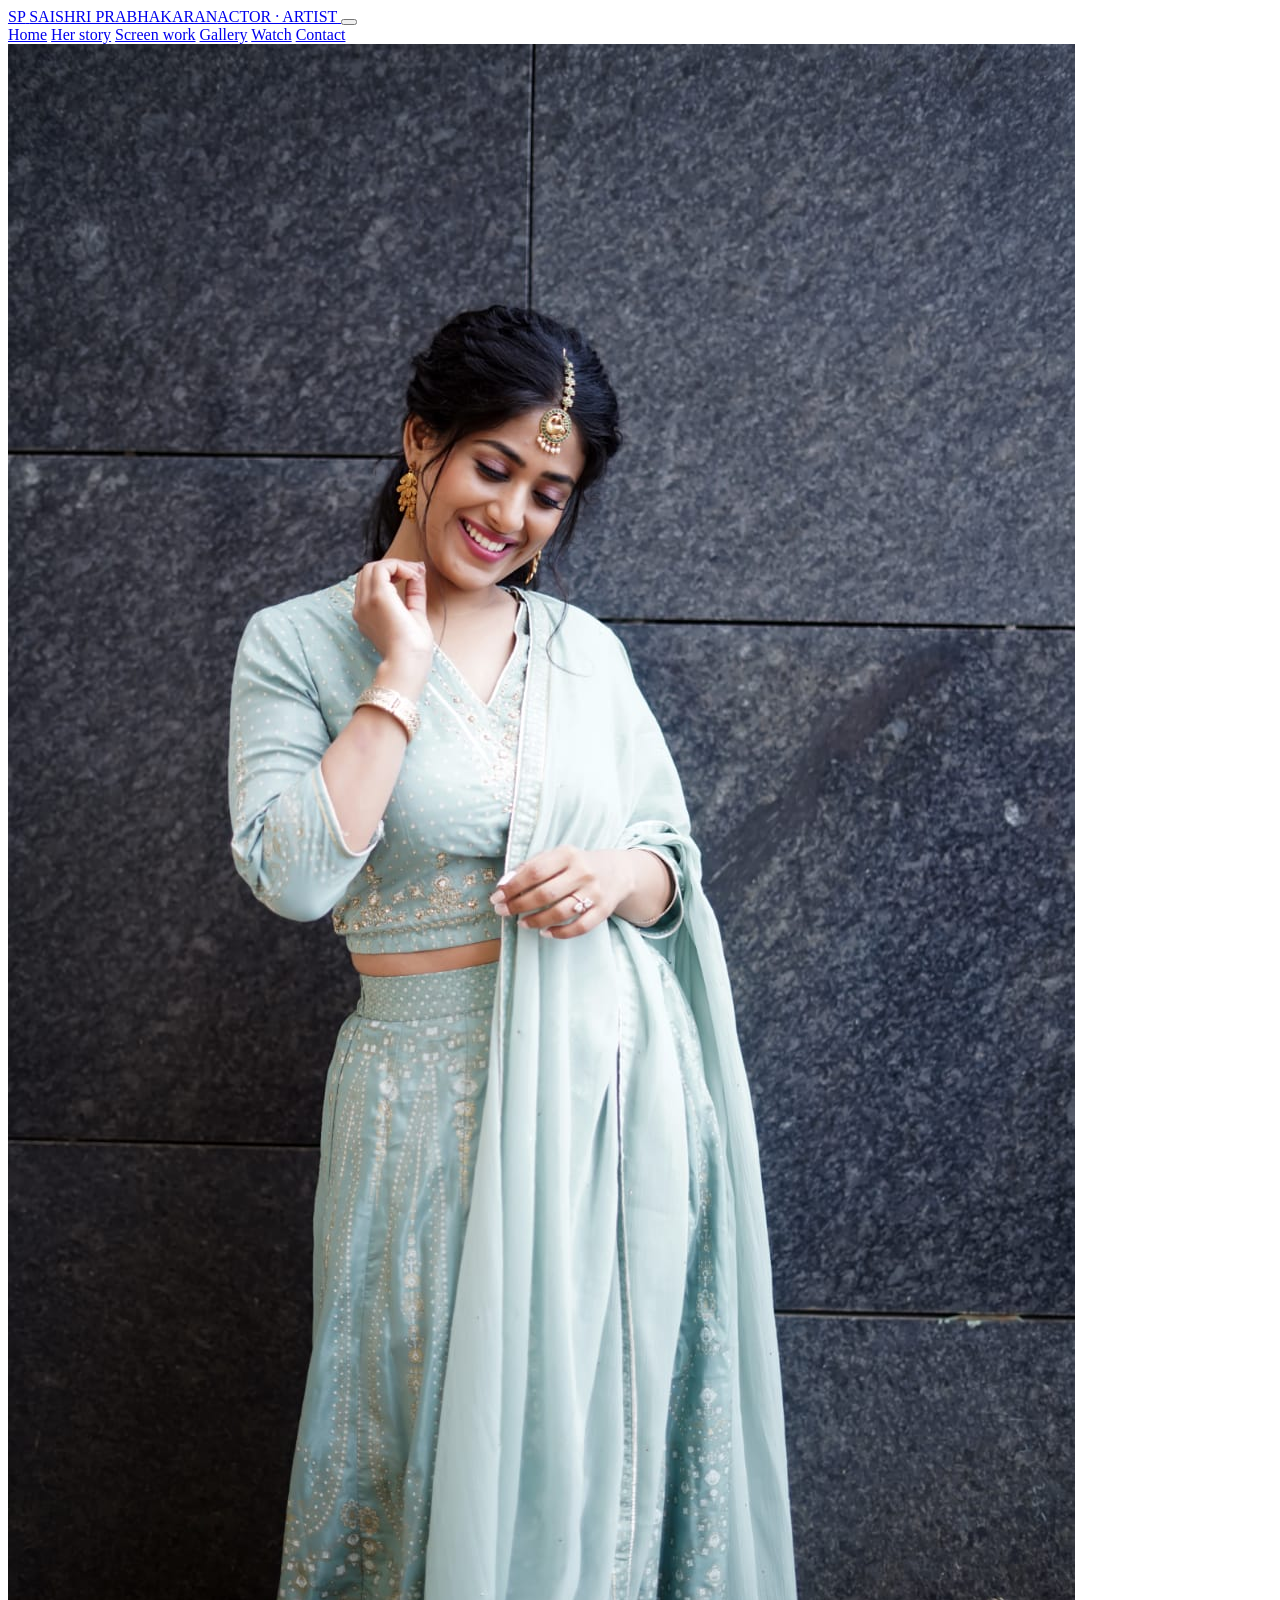
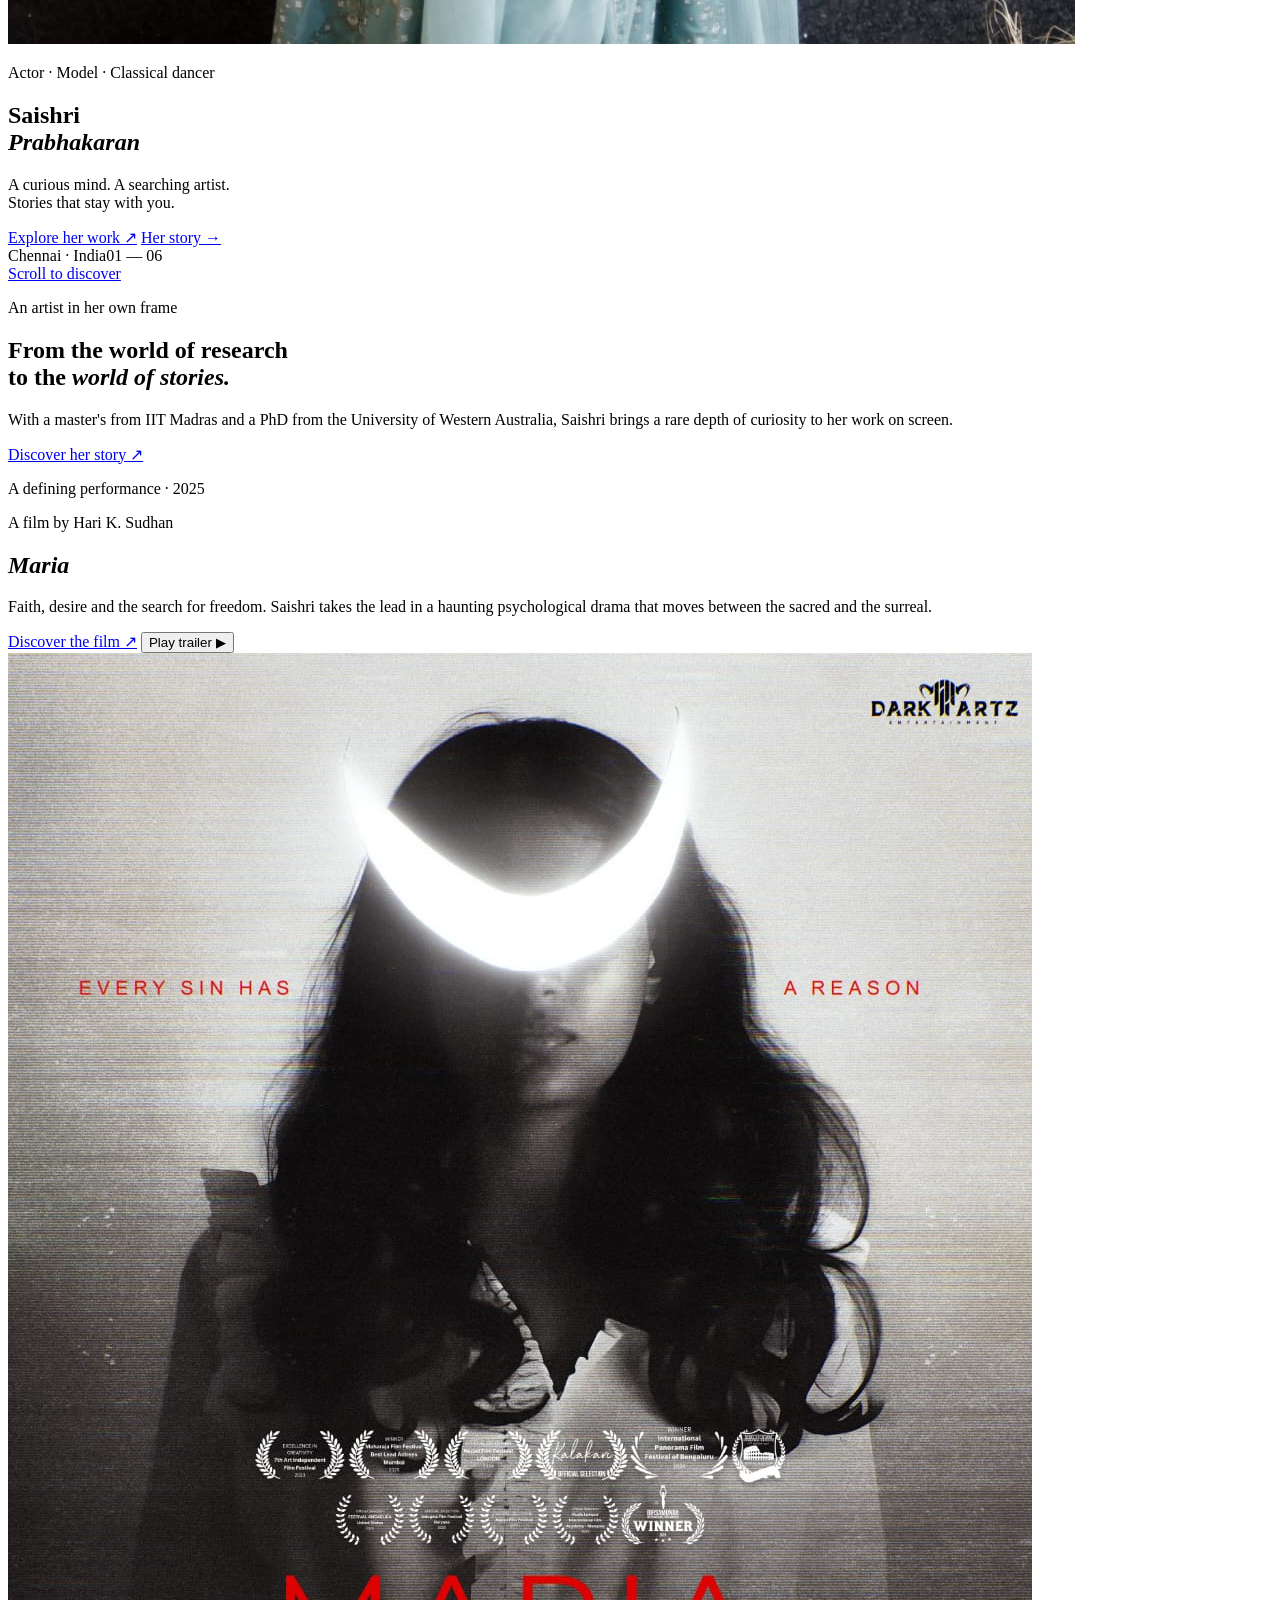
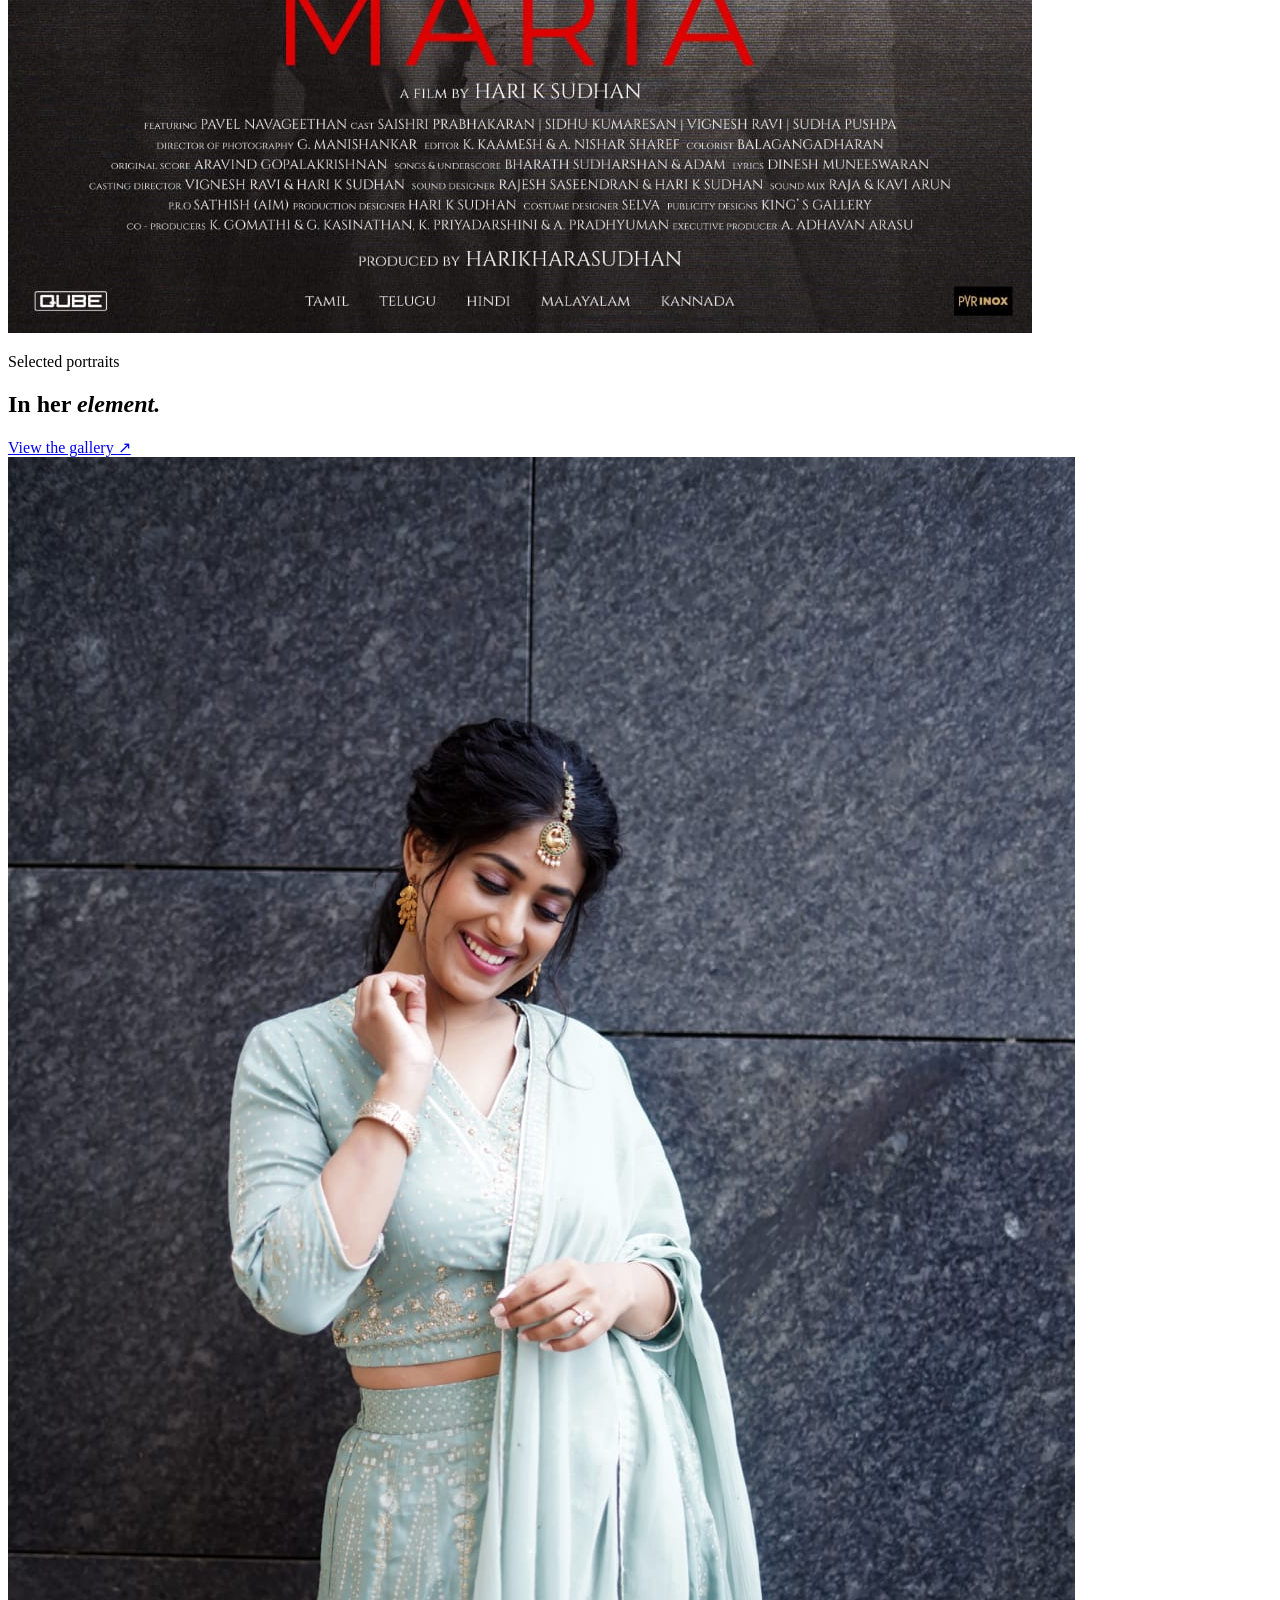
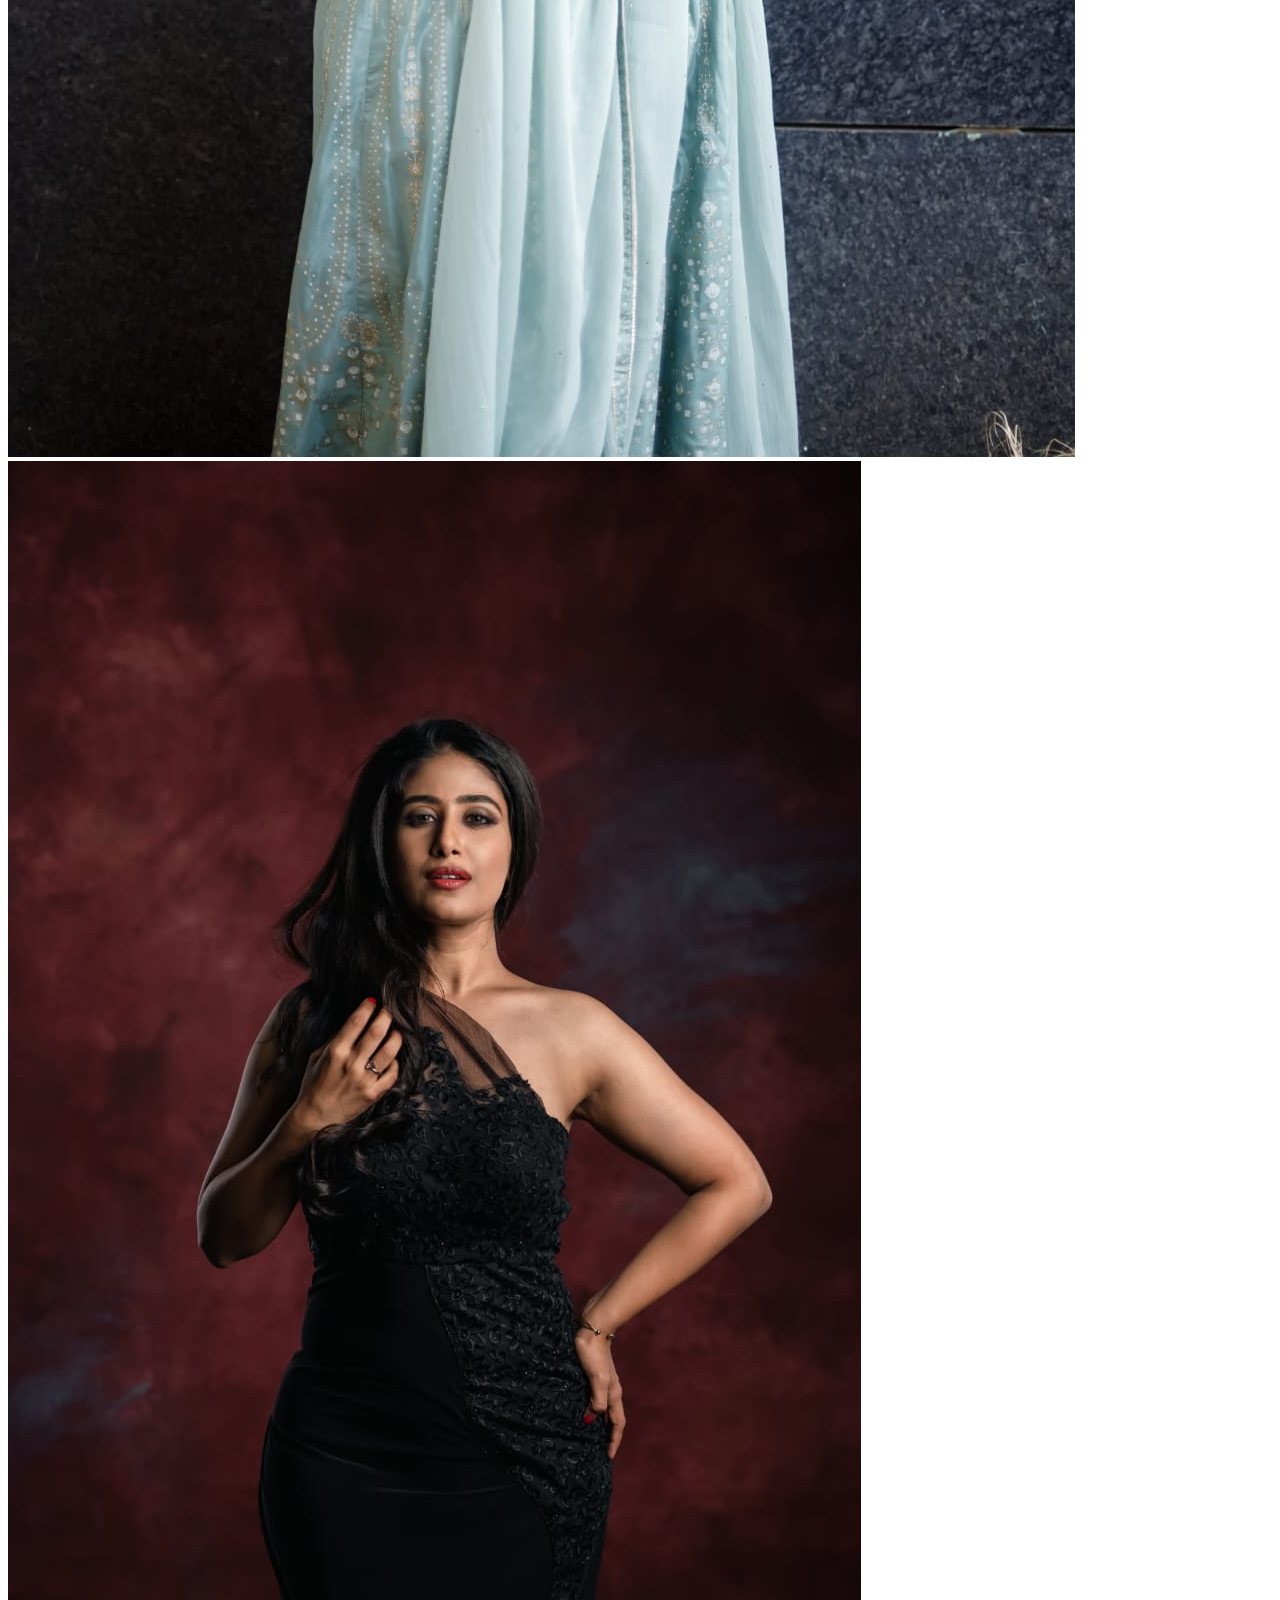
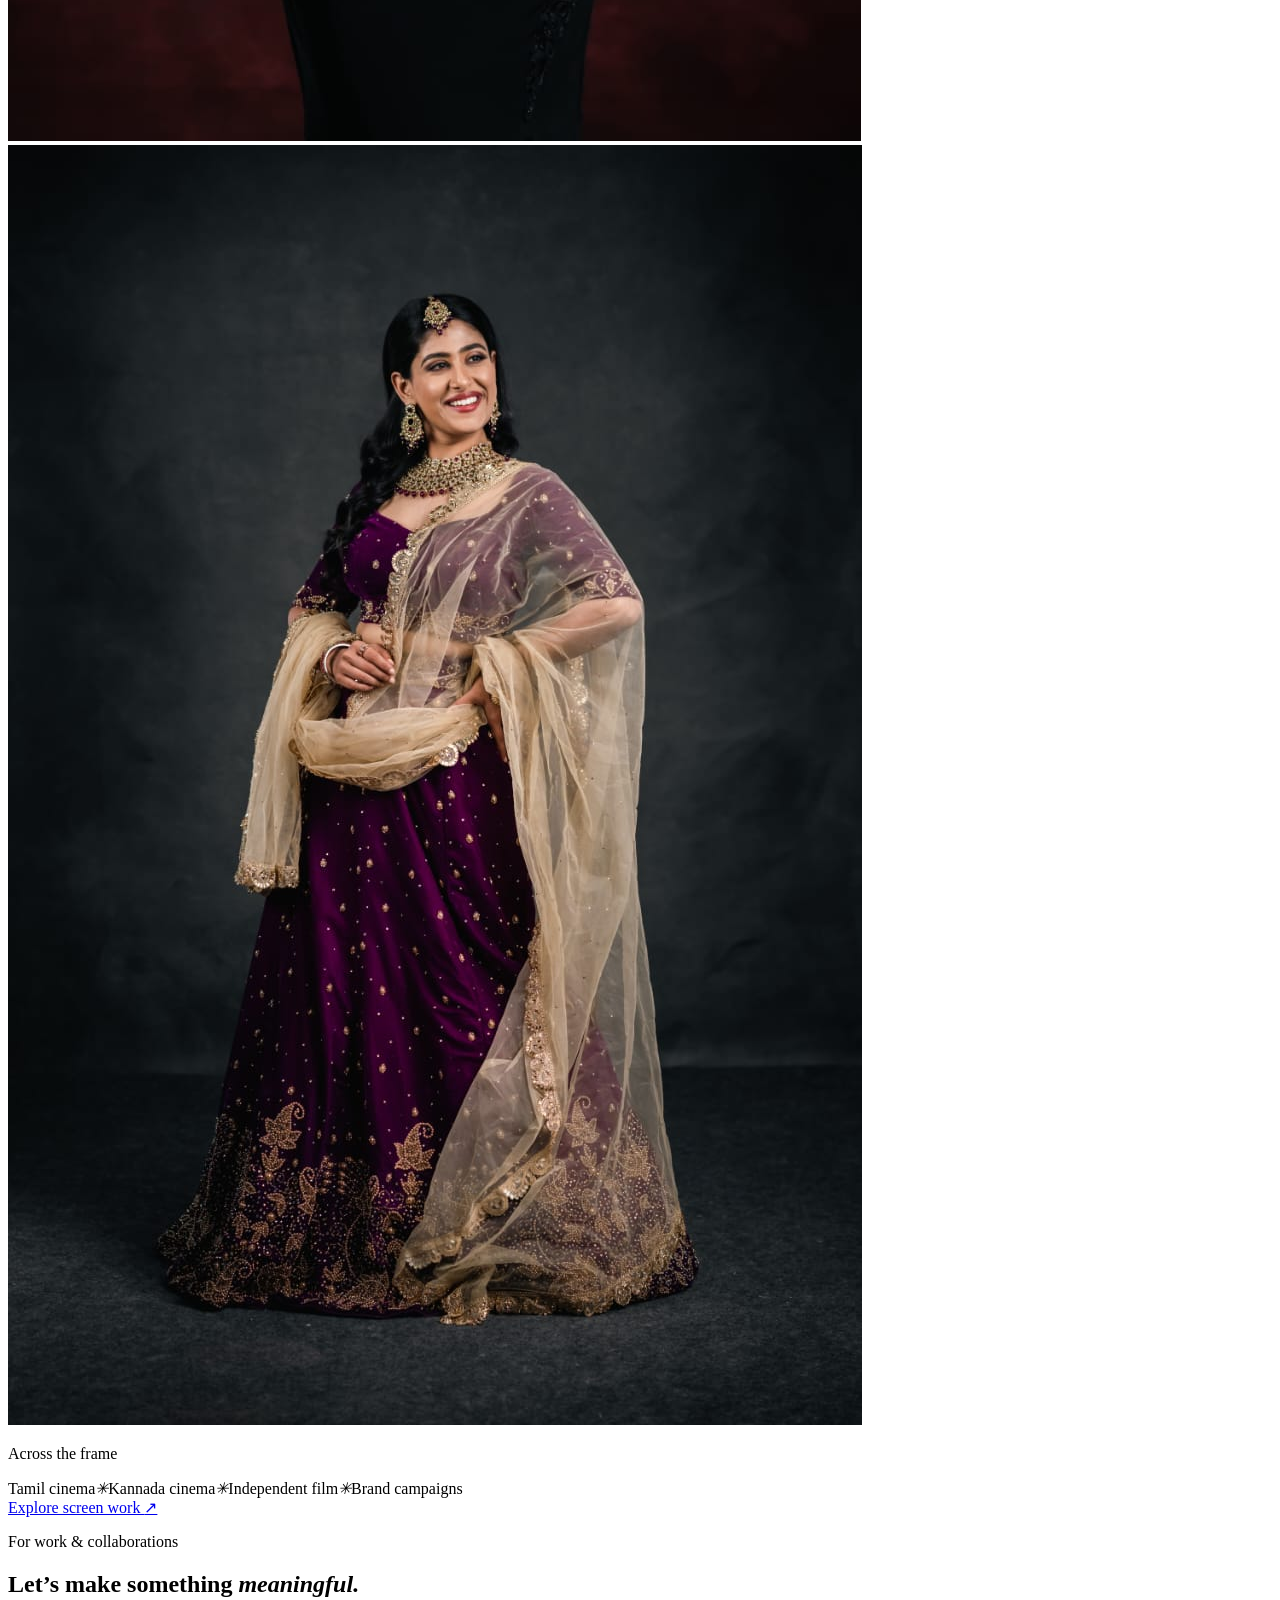
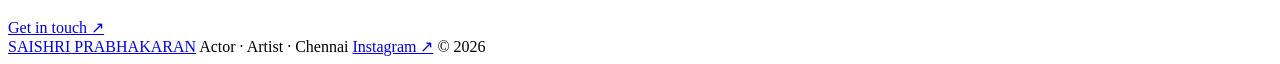
==== commit f34aac76: "v4 portfolio" ====
--- a/index.html
+++ b/index.html
@@ -3,1714 +3,113 @@
 <head>
   <meta charset="utf-8">
   <meta name="viewport" content="width=device-width, initial-scale=1">
-  <meta name="theme-color" content="#f6f1ea">
-  <meta name="description" content="Saishri Prabhakaran — actor, model and classical dancer working across Tamil and Kannada cinema.">
-  <title>Saishri Prabhakaran — Actor & Artist</title>
-  <style>
-    :root {
-      color-scheme: light;
-      --paper: #f6f1ea;
-      --paper-light: #fbf9f5;
-      --paper-dark: #e9e0d5;
-      --ink: #28221f;
-      --muted: #655b55;
-      --line: rgba(40, 34, 31, .2);
-      --wine: #512d3b;
-      --wine-deep: #38202b;
-      --rose: #a56f70;
-      --sage: #727d6d;
-      --serif: "Iowan Old Style", "Palatino Linotype", "Book Antiqua", Georgia, serif;
-      --sans: "Helvetica Neue", Helvetica, Arial, sans-serif;
-      font-family: var(--sans);
-      color: var(--ink);
-      background: var(--paper);
-      scroll-behavior: smooth;
-    }
-
-    *,
-    *::before,
-    *::after {
-      box-sizing: border-box;
-    }
-
-    body {
-      min-width: 320px;
-      margin: 0;
-      background: var(--paper);
-      font-size: 17px;
-      line-height: 1.65;
-    }
-
-    img {
-      display: block;
-      max-width: 100%;
-    }
-
-    a {
-      color: inherit;
-      text-decoration: none;
-    }
-
-    button {
-      color: inherit;
-      font: inherit;
-    }
-
-    a:focus-visible,
-    button:focus-visible {
-      outline: 2px solid var(--rose);
-      outline-offset: 4px;
-    }
-
-    .shell {
-      width: min(100% - 72px, 1320px);
-      margin-inline: auto;
-    }
-
-    .eyebrow {
-      display: flex;
-      align-items: center;
-      gap: 12px;
-      margin: 0;
-      color: var(--muted);
-      font-size: .78rem;
-      font-weight: 600;
-      letter-spacing: .15em;
-      line-height: 1.5;
-      text-transform: uppercase;
-    }
-
-    .eyebrow::before {
-      width: 28px;
-      height: 1px;
-      flex: 0 0 28px;
-      background: var(--rose);
-      content: "";
-    }
-
-    .site-header {
-      position: relative;
-      z-index: 5;
-      border-bottom: 1px solid var(--line);
-      background: var(--paper);
-    }
-
-    .header-inner {
-      display: flex;
-      min-height: 86px;
-      align-items: center;
-      justify-content: space-between;
-      gap: 28px;
-    }
-
-    .brand {
-      display: inline-flex;
-      align-items: center;
-      gap: 12px;
-      flex-shrink: 0;
-    }
-
-    .brand-mark {
-      display: grid;
-      width: 42px;
-      height: 42px;
-      place-items: center;
-      border: 1px solid var(--wine);
-      border-radius: 50%;
-      color: var(--wine);
-      font-family: var(--serif);
-      font-size: .96rem;
-      letter-spacing: -.06em;
-    }
-
-    .brand-name {
-      font-family: var(--serif);
-      font-size: 1.12rem;
-      line-height: 1.15;
-    }
-
-    .brand-caption {
-      display: block;
-      margin-top: 4px;
-      color: var(--muted);
-      font-family: var(--sans);
-      font-size: .7rem;
-      letter-spacing: .13em;
-      text-transform: uppercase;
-    }
-
-    .main-nav {
-      display: flex;
-      align-items: center;
-      gap: clamp(20px, 3vw, 42px);
-    }
-
-    .main-nav a {
-      color: #4c423e;
-      font-size: .88rem;
-      letter-spacing: .04em;
-      transition: color .2s ease;
-    }
-
-    .main-nav a:hover {
-      color: var(--rose);
-    }
-
-    .main-nav .nav-contact {
-      padding: 10px 17px;
-      border: 1px solid var(--wine);
-      color: var(--wine);
-    }
-
-    .menu-toggle {
-      display: none;
-      width: 44px;
-      height: 44px;
-      padding: 10px;
-      border: 1px solid var(--line);
-      background: transparent;
-      cursor: pointer;
-    }
-
-    .menu-toggle span {
-      display: block;
-      height: 1px;
-      margin: 6px 0;
-      background: var(--ink);
-    }
-
-    .hero {
-      display: grid;
-      min-height: min(760px, calc(100svh - 86px));
-      grid-template-columns: .94fr 1.06fr;
-      align-items: stretch;
-      gap: clamp(32px, 6vw, 82px);
-      padding-block: 48px 58px;
-    }
-
-    .hero-copy {
-      display: flex;
-      flex-direction: column;
-      align-items: flex-start;
-      justify-content: center;
-      padding-block: 34px;
-    }
-
-    .hero h1 {
-      margin: 25px 0 23px;
-      font-family: var(--serif);
-      font-size: clamp(4rem, 8vw, 7.4rem);
-      font-weight: 400;
-      letter-spacing: -.075em;
-      line-height: .88;
-    }
-
-    .hero h1 span {
-      display: block;
-      margin-top: 9px;
-      color: var(--wine);
-      font-style: italic;
-      font-weight: 400;
-      letter-spacing: -.065em;
-    }
-
-    .hero-intro {
-      max-width: 440px;
-      margin: 0 0 31px;
-      color: var(--muted);
-      font-family: var(--serif);
-      font-size: clamp(1.22rem, 2vw, 1.5rem);
-      line-height: 1.55;
-    }
-
-    .hero-actions {
-      display: flex;
-      flex-wrap: wrap;
-      align-items: center;
-      gap: 22px;
-    }
-
-    .button {
-      display: inline-flex;
-      min-height: 52px;
-      align-items: center;
-      justify-content: center;
-      gap: 14px;
-      padding: 0 22px;
-      border: 1px solid var(--wine);
-      background: var(--wine);
-      color: var(--paper-light);
-      font-size: .9rem;
-      letter-spacing: .04em;
-      transition: background .2s ease, color .2s ease, transform .2s ease;
-    }
-
-    .button:hover {
-      transform: translateY(-2px);
-      background: transparent;
-      color: var(--wine);
-    }
-
-    .text-link {
-      display: inline-flex;
-      min-height: 40px;
-      align-items: center;
-      gap: 8px;
-      border-bottom: 1px solid var(--line);
-      color: var(--wine);
-      font-size: .88rem;
-    }
-
-    .arrow {
-      display: inline-block;
-      transition: transform .2s ease;
-    }
-
-    a:hover .arrow {
-      transform: translateX(4px);
-    }
-
-    .hero-portrait {
-      position: relative;
-      min-height: 560px;
-      overflow: hidden;
-      background: #39232d;
-    }
-
-    .hero-portrait img {
-      width: 100%;
-      height: 100%;
-      min-height: 560px;
-      object-fit: cover;
-      object-position: center 30%;
-    }
-
-    .hero-portrait::after {
-      position: absolute;
-      inset: 45% 0 0;
-      background: linear-gradient(0deg, rgba(37, 20, 28, .42), transparent);
-      content: "";
-      pointer-events: none;
-    }
-
-    .portrait-caption {
-      position: absolute;
-      z-index: 1;
-      right: 22px;
-      bottom: 20px;
-      left: 22px;
-      display: flex;
-      align-items: center;
-      justify-content: space-between;
-      gap: 16px;
-      color: white;
-      font-size: .82rem;
-      letter-spacing: .1em;
-      text-transform: uppercase;
-    }
-
-    .portrait-caption span:last-child {
-      color: #f0d6c6;
-    }
-
-    .marquee {
-      overflow: hidden;
-      border-block: 1px solid var(--line);
-      background: var(--paper-dark);
-    }
-
-    .marquee-track {
-      display: flex;
-      width: max-content;
-      align-items: center;
-      gap: 34px;
-      padding: 15px 0;
-      color: var(--wine);
-      animation: drift 42s linear infinite;
-    }
-
-    .marquee-track span {
-      font-family: var(--serif);
-      font-size: 1.15rem;
-      font-style: italic;
-      white-space: nowrap;
-    }
-
-    .marquee-track .dot {
-      color: var(--rose);
-      font-size: .8rem;
-      font-style: normal;
-    }
-
-    @keyframes drift {
-      to { transform: translateX(-50%); }
-    }
-
-    .section {
-      padding-block: clamp(84px, 10vw, 140px);
-      scroll-margin-top: 24px;
-    }
-
-    .section-heading {
-      display: flex;
-      align-items: flex-end;
-      justify-content: space-between;
-      gap: 32px;
-      margin-bottom: 48px;
-    }
-
-    .section-heading h2 {
-      margin: 15px 0 0;
-      font-family: var(--serif);
-      font-size: clamp(3rem, 5.5vw, 5.4rem);
-      font-weight: 400;
-      letter-spacing: -.065em;
-      line-height: 1;
-    }
-
-    .section-heading h2 em {
-      color: var(--wine);
-      font-weight: 400;
-    }
-
-    .section-heading > p {
-      max-width: 400px;
-      margin: 0 0 5px;
-      color: var(--muted);
-      font-family: var(--serif);
-      font-size: 1.16rem;
-      line-height: 1.6;
-    }
-
-    .story {
-      display: grid;
-      grid-template-columns: .8fr 1.2fr;
-      align-items: center;
-      gap: clamp(48px, 9vw, 128px);
-    }
-
-    .story-image {
-      position: relative;
-      max-width: 500px;
-      background: #d6c9bd;
-    }
-
-    .story-image img {
-      width: 100%;
-      max-height: 660px;
-      object-fit: cover;
-      object-position: center 24%;
-    }
-
-    .story-image::after {
-      position: absolute;
-      right: -14px;
-      bottom: -14px;
-      z-index: -1;
-      width: 72%;
-      height: 60%;
-      background: var(--paper-dark);
-      content: "";
-    }
-
-    .story-copy h2 {
-      max-width: 560px;
-      margin: 19px 0 27px;
-      font-family: var(--serif);
-      font-size: clamp(2.9rem, 5vw, 5rem);
-      font-weight: 400;
-      letter-spacing: -.07em;
-      line-height: .98;
-    }
-
-    .story-copy h2 em {
-      color: var(--wine);
-      font-weight: 400;
-    }
-
-    .story-copy p {
-      margin: 0 0 21px;
-      color: #514943;
-      font-family: var(--serif);
-      font-size: 1.18rem;
-      line-height: 1.8;
-    }
-
-    .detail-grid {
-      display: grid;
-      grid-template-columns: repeat(3, 1fr);
-      margin-top: 36px;
-      border-block: 1px solid var(--line);
-    }
-
-    .detail {
-      padding: 18px 12px 18px 0;
-    }
-
-    .detail + .detail {
-      padding-left: 20px;
-      border-left: 1px solid var(--line);
-    }
-
-    .detail strong {
-      display: block;
-      margin-bottom: 4px;
-      font-family: var(--serif);
-      font-size: 1.16rem;
-      font-weight: 400;
-    }
-
-    .detail span {
-      color: var(--muted);
-      font-size: .82rem;
-      line-height: 1.4;
-    }
-
-    .work-section {
-      background: var(--wine-deep);
-      color: var(--paper);
-    }
-
-    .work-section .eyebrow,
-    .work-section .section-heading > p {
-      color: #e2d1c7;
-    }
-
-    .work-section .section-heading h2 em {
-      color: #d3a5a0;
-    }
-
-    .film-grid {
-      display: grid;
-      grid-template-columns: repeat(3, 1fr);
-      gap: 1px;
-      border: 1px solid rgba(246, 241, 234, .22);
-      background: rgba(246, 241, 234, .22);
-    }
-
-    .film-card {
-      display: flex;
-      min-height: 275px;
-      flex-direction: column;
-      align-items: flex-start;
-      padding: clamp(24px, 3.2vw, 40px);
-      background: var(--wine-deep);
-      transition: background .25s ease;
-    }
-
-    .film-card:hover {
-      background: #492b38;
-    }
-
-    .film-meta {
-      display: flex;
-      width: 100%;
-      justify-content: space-between;
-      gap: 12px;
-      color: #dbcac0;
-      font-size: .8rem;
-      letter-spacing: .1em;
-      text-transform: uppercase;
-    }
-
-    .film-card h3 {
-      margin: auto 0 9px;
-      padding-top: 38px;
-      font-family: var(--serif);
-      font-size: clamp(2rem, 3vw, 2.8rem);
-      font-weight: 400;
-      letter-spacing: -.04em;
-      line-height: 1.08;
-    }
-
-    .film-card p {
-      margin: 0;
-      color: #e4d9cf;
-      font-family: var(--serif);
-      font-size: 1.12rem;
-    }
-
-    .film-extra {
-      display: flex;
-      width: 100%;
-      align-items: flex-end;
-      justify-content: space-between;
-      gap: 14px;
-      margin-top: 17px;
-      padding-top: 14px;
-      border-top: 1px solid rgba(246, 241, 234, .22);
-      color: #e1d1c8;
-      font-size: .85rem;
-    }
-
-    .film-extra a {
-      color: #f0c6ae;
-    }
-
-    .film-note {
-      margin: 19px 0 0;
-      color: #e1d1c8;
-      font-size: .92rem;
-    }
-
-    .maria-feature {
-      display: grid;
-      grid-template-columns: 1fr 1fr;
-      margin-top: 88px;
-      background: var(--paper);
-      color: var(--ink);
-    }
-
-    .maria-image {
-      min-height: 520px;
-      overflow: hidden;
-      background: #2a211f;
-    }
-
-    .maria-image img {
-      width: 100%;
-      height: 100%;
-      min-height: 520px;
-      object-fit: cover;
-      object-position: center 27%;
-    }
-
-    .maria-copy {
-      display: flex;
-      flex-direction: column;
-      align-items: flex-start;
-      justify-content: center;
-      padding: clamp(34px, 6vw, 76px);
-    }
-
-    .maria-copy h3 {
-      margin: 18px 0 14px;
-      font-family: var(--serif);
-      font-size: clamp(3.3rem, 6vw, 6rem);
-      font-weight: 400;
-      letter-spacing: -.075em;
-      line-height: .95;
-    }
-
-    .maria-copy > p:not(.eyebrow) {
-      max-width: 500px;
-      margin: 0 0 18px;
-      color: #514943;
-      font-family: var(--serif);
-      font-size: 1.17rem;
-      line-height: 1.7;
-    }
-
-    .maria-copy > .maria-release-note {
-      font-family: var(--sans);
-      font-size: .95rem;
-      line-height: 1.6;
-    }
-
-    .maria-facts {
-      display: flex;
-      flex-wrap: wrap;
-      gap: 9px;
-      margin: 6px 0 25px;
-    }
-
-    .maria-facts span {
-      padding: 7px 10px;
-      border: 1px solid var(--line);
-      color: #514943;
-      font-size: .78rem;
-    }
-
-    .maria-links {
-      display: flex;
-      flex-wrap: wrap;
-      gap: 15px;
-    }
-
-    .campaign-section {
-      background: var(--paper-dark);
-    }
-
-    .campaign-feature {
-      display: grid;
-      grid-template-columns: 1fr 1fr;
-      min-height: 390px;
-      margin-bottom: 32px;
-      background: var(--sage);
-      color: #fffaf3;
-    }
-
-    .campaign-copy {
-      display: flex;
-      flex-direction: column;
-      align-items: flex-start;
-      justify-content: center;
-      padding: clamp(30px, 5vw, 62px);
-    }
-
-    .campaign-copy .eyebrow {
-      color: #f1e4d8;
-    }
-
-    .campaign-copy h3 {
-      margin: 15px 0 13px;
-      font-family: var(--serif);
-      font-size: clamp(2.6rem, 4.6vw, 4.6rem);
-      font-weight: 400;
-      letter-spacing: -.06em;
-      line-height: .98;
-    }
-
-    .campaign-copy > p:not(.eyebrow) {
-      max-width: 470px;
-      margin: 0;
-      color: #f1e4d8;
-      font-family: var(--serif);
-      font-size: 1.15rem;
-      line-height: 1.65;
-    }
-
-    .campaign-links {
-      display: flex;
-      flex-wrap: wrap;
-      gap: 10px;
-      margin-top: 23px;
-    }
-
-    .campaign-links a,
-    .campaign-card a {
-      display: inline-flex;
-      min-height: 42px;
-      align-items: center;
-      gap: 8px;
-      padding: 8px 12px;
-      border: 1px solid rgba(255, 250, 243, .65);
-      color: white;
-      font-size: .88rem;
-      transition: background .2s ease, color .2s ease;
-    }
-
-    .campaign-links a:hover {
-      background: #fffaf3;
-      color: var(--wine-deep);
-    }
-
-    .campaign-image {
-      min-height: 390px;
-      overflow: hidden;
-      background: #37252e;
-    }
-
-    .campaign-image img {
-      width: 100%;
-      height: 100%;
-      min-height: 390px;
-      object-fit: cover;
-      object-position: center 25%;
-    }
-
-    .campaign-grid {
-      display: grid;
-      grid-template-columns: repeat(4, 1fr);
-      gap: 13px;
-    }
-
-    .campaign-card {
-      display: flex;
-      min-height: 235px;
-      flex-direction: column;
-      align-items: flex-start;
-      padding: 21px;
-      border: 1px solid var(--line);
-      background: rgba(251, 249, 245, .72);
-    }
-
-    .campaign-card > span {
-      color: var(--muted);
-      font-size: .78rem;
-      letter-spacing: .09em;
-      line-height: 1.45;
-      text-transform: uppercase;
-    }
-
-    .campaign-card h3 {
-      margin: auto 0 8px;
-      padding-top: 27px;
-      font-family: var(--serif);
-      font-size: 1.65rem;
-      font-weight: 400;
-      line-height: 1.14;
-    }
-
-    .campaign-card p {
-      margin: 0 0 17px;
-      color: var(--muted);
-      font-size: .98rem;
-      line-height: 1.5;
-    }
-
-    .campaign-card a {
-      margin-top: auto;
-      border-color: var(--wine);
-      color: var(--wine);
-    }
-
-    .campaign-card a:hover {
-      background: var(--wine);
-      color: var(--paper);
-    }
-
-    .media-section {
-      background: var(--paper-light);
-    }
-
-    .filter-bar {
-      display: flex;
-      flex-wrap: wrap;
-      gap: 9px;
-      margin: -15px 0 30px;
-    }
-
-    .filter-button {
-      min-height: 44px;
-      padding: 8px 16px;
-      border: 1px solid var(--line);
-      background: transparent;
-      color: #514943;
-      cursor: pointer;
-      font-size: .9rem;
-      transition: background .2s ease, color .2s ease;
-    }
-
-    .filter-button[aria-pressed="true"],
-    .filter-button:hover {
-      border-color: var(--wine);
-      background: var(--wine);
-      color: var(--paper);
-    }
-
-    .media-grid {
-      display: grid;
-      grid-template-columns: repeat(4, 1fr);
-      gap: 14px;
-    }
-
-    .media-card {
-      display: flex;
-      min-height: 225px;
-      flex-direction: column;
-      padding: 19px;
-      border: 1px solid var(--line);
-      background: var(--paper);
-      transition: transform .2s ease, border-color .2s ease, background .2s ease;
-    }
-
-    .media-card:hover {
-      transform: translateY(-3px);
-      border-color: var(--rose);
-      background: #fff;
-    }
-
-    .media-card[hidden] {
-      display: none;
-    }
-
-    .media-card-top {
-      display: flex;
-      align-items: center;
-      justify-content: space-between;
-      gap: 10px;
-      color: var(--muted);
-      font-size: .76rem;
-      letter-spacing: .08em;
-      line-height: 1.4;
-      text-transform: uppercase;
-    }
-
-    .play-mark {
-      display: grid;
-      width: 34px;
-      height: 34px;
-      flex: 0 0 34px;
-      place-items: center;
-      border: 1px solid var(--line);
-      border-radius: 50%;
-      color: var(--wine);
-      font-size: .9rem;
-      transition: background .2s ease, color .2s ease;
-    }
-
-    .media-card:hover .play-mark {
-      background: var(--wine);
-      color: white;
-    }
-
-    .media-card strong {
-      display: block;
-      margin: auto 0 7px;
-      padding-top: 25px;
-      font-family: var(--serif);
-      font-size: 1.45rem;
-      font-weight: 400;
-      line-height: 1.2;
-    }
-
-    .media-card small {
-      display: block;
-      color: var(--muted);
-      font-size: .96rem;
-      line-height: 1.5;
-    }
-
-    .media-outro {
-      margin: 24px 0 0;
-      color: var(--muted);
-      font-family: var(--serif);
-      font-size: 1.05rem;
-    }
-
-    .media-outro .text-link {
-      margin-right: 16px;
-      font-family: var(--sans);
-      font-size: .92rem;
-    }
-
-    .gallery-section {
-      padding-top: 0;
-    }
-
-    .gallery-grid {
-      display: grid;
-      grid-template-columns: repeat(12, 1fr);
-      grid-auto-rows: 9vw;
-      gap: 15px;
-    }
-
-    .gallery-item {
-      position: relative;
-      display: block;
-      min-height: 230px;
-      overflow: hidden;
-      background: var(--paper-dark);
-    }
-
-    .gallery-item:nth-child(1) {
-      grid-column: span 5;
-      grid-row: span 4;
-    }
-
-    .gallery-item:nth-child(2) {
-      grid-column: span 4;
-      grid-row: span 3;
-    }
-
-    .gallery-item:nth-child(3) {
-      grid-column: span 3;
-      grid-row: span 3;
-    }
-
-    .gallery-item:nth-child(4) {
-      grid-column: span 4;
-      grid-row: span 3;
-    }
-
-    .gallery-item:nth-child(5) {
-      grid-column: span 3;
-      grid-row: span 3;
-    }
-
-    .gallery-item:nth-child(6) {
-      grid-column: span 3;
-      grid-row: span 3;
-    }
-
-    .gallery-item:nth-child(7) {
-      grid-column: span 2;
-      grid-row: span 3;
-    }
-
-    .gallery-item img {
-      width: 100%;
-      height: 100%;
-      object-fit: cover;
-      transition: transform .6s cubic-bezier(.2, .7, .2, 1);
-    }
-
-    .gallery-item:hover img {
-      transform: scale(1.035);
-    }
-
-    .gallery-item::after {
-      position: absolute;
-      inset: 48% 0 0;
-      background: linear-gradient(0deg, rgba(28, 19, 23, .55), transparent);
-      content: "";
-      pointer-events: none;
-    }
-
-    .gallery-item span {
-      position: absolute;
-      z-index: 1;
-      right: 15px;
-      bottom: 13px;
-      left: 15px;
-      color: white;
-      font-size: .86rem;
-      letter-spacing: .06em;
-      text-shadow: 0 1px 8px rgba(0, 0, 0, .6);
-      text-transform: uppercase;
-    }
-
-    .contact-section {
-      padding-block: clamp(84px, 11vw, 138px);
-      background: var(--wine);
-      color: var(--paper);
-      text-align: center;
-    }
-
-    .contact-section .eyebrow {
-      justify-content: center;
-      color: #e5d2c9;
-    }
-
-    .contact-section h2 {
-      max-width: 960px;
-      margin: 20px auto 17px;
-      font-family: var(--serif);
-      font-size: clamp(3.3rem, 7vw, 6.6rem);
-      font-weight: 400;
-      letter-spacing: -.07em;
-      line-height: .98;
-    }
-
-    .contact-section h2 em {
-      color: #e4b9ad;
-      font-weight: 400;
-    }
-
-    .contact-section > .shell > p:not(.eyebrow) {
-      margin: 0 0 28px;
-      color: #eadbd1;
-      font-family: var(--serif);
-      font-size: 1.22rem;
-    }
-
-    .contact-section .button {
-      border-color: var(--paper);
-      background: var(--paper);
-      color: var(--wine);
-    }
-
-    .contact-section .button:hover {
-      background: transparent;
-      color: var(--paper);
-    }
-
-    .site-footer {
-      padding-block: 23px;
-      background: var(--wine-deep);
-      color: var(--paper);
-    }
-
-    .footer-inner {
-      display: flex;
-      align-items: center;
-      justify-content: space-between;
-      gap: 18px;
-    }
-
-    .footer-inner p {
-      margin: 0;
-      color: #e2d1c7;
-      font-size: .85rem;
-    }
-
-    .footer-inner a {
-      color: #f0c6ae;
-      font-size: .9rem;
-    }
-
-    @media (max-width: 1000px) {
-      .shell {
-        width: min(100% - 48px, 850px);
-      }
-
-      .hero {
-        min-height: 650px;
-        gap: 38px;
-      }
-
-      .hero-portrait,
-      .hero-portrait img {
-        min-height: 500px;
-      }
-
-      .film-grid {
-        grid-template-columns: repeat(2, 1fr);
-      }
-
-      .campaign-grid,
-      .media-grid {
-        grid-template-columns: repeat(2, 1fr);
-      }
-
-      .gallery-grid {
-        grid-auto-rows: 12vw;
-      }
-    }
-
-    @media (max-width: 700px) {
-      body {
-        font-size: 16px;
-      }
-
-      .shell {
-        width: min(100% - 36px, 560px);
-      }
-
-      .header-inner {
-        min-height: 72px;
-      }
-
-      .menu-toggle {
-        display: block;
-      }
-
-      .main-nav {
-        position: absolute;
-        top: calc(100% + 1px);
-        right: 0;
-        left: 0;
-        display: none;
-        align-items: stretch;
-        gap: 0;
-        padding: 8px 18px 18px;
-        border-bottom: 1px solid var(--line);
-        background: var(--paper);
-      }
-
-      .main-nav.is-open {
-        display: flex;
-        flex-direction: column;
-      }
-
-      .main-nav a {
-        padding: 13px 4px;
-        border-bottom: 1px solid var(--line);
-        font-size: .98rem;
-      }
-
-      .main-nav .nav-contact {
-        margin-top: 12px;
-        text-align: center;
-      }
-
-      .hero {
-        min-height: 0;
-        grid-template-columns: 1fr;
-        gap: 26px;
-        padding-block: 34px 43px;
-      }
-
-      .hero-copy {
-        padding-block: 5px;
-      }
-
-      .hero h1 {
-        margin: 19px 0 14px;
-        font-size: clamp(3.8rem, 16vw, 6.3rem);
-      }
-
-      .hero-intro {
-        margin-bottom: 22px;
-        font-size: 1.22rem;
-      }
-
-      .hero-portrait,
-      .hero-portrait img {
-        min-height: 0;
-        height: min(125vw, 620px);
-      }
-
-      .hero-portrait img {
-        object-position: center 26%;
-      }
-
-      .section {
-        padding-block: 76px;
-      }
-
-      .section-heading {
-        display: block;
-        margin-bottom: 32px;
-      }
-
-      .section-heading h2 {
-        font-size: clamp(2.8rem, 12vw, 4.2rem);
-      }
-
-      .section-heading > p {
-        margin-top: 17px;
-        font-size: 1.1rem;
-      }
-
-      .story {
-        grid-template-columns: 1fr;
-        gap: 33px;
-      }
-
-      .story-image {
-        max-width: none;
-        margin-right: 12px;
-      }
-
-      .story-image img {
-        max-height: 650px;
-      }
-
-      .story-copy h2 {
-        font-size: clamp(2.8rem, 11vw, 4.1rem);
-      }
-
-      .story-copy p {
-        font-size: 1.12rem;
-      }
-
-      .detail-grid {
-        grid-template-columns: 1fr;
-      }
-
-      .detail,
-      .detail + .detail {
-        padding: 13px 0;
-        border: 0;
-      }
-
-      .detail + .detail {
-        border-top: 1px solid var(--line);
-      }
-
-      .film-grid {
-        grid-template-columns: 1fr;
-      }
-
-      .film-card {
-        min-height: 238px;
-      }
-
-      .maria-feature {
-        grid-template-columns: 1fr;
-        margin-top: 55px;
-      }
-
-      .maria-image,
-      .maria-image img {
-        min-height: 0;
-        height: 112vw;
-        max-height: 620px;
-      }
-
-      .maria-copy {
-        padding: 32px 23px 36px;
-      }
-
-      .campaign-feature {
-        grid-template-columns: 1fr;
-      }
-
-      .campaign-image {
-        grid-row: 1;
-        min-height: 0;
-        height: min(105vw, 510px);
-      }
-
-      .campaign-image img {
-        min-height: 0;
-        height: 100%;
-      }
-
-      .campaign-grid,
-      .media-grid {
-        grid-template-columns: repeat(2, minmax(0, 1fr));
-        gap: 9px;
-      }
-
-      .campaign-card {
-        min-height: 238px;
-        padding: 15px;
-      }
-
-      .campaign-card h3 {
-        font-size: 1.35rem;
-      }
-
-      .campaign-card p {
-        font-size: .91rem;
-      }
-
-      .campaign-card a {
-        min-height: 42px;
-        padding: 7px 9px;
-        font-size: .82rem;
-      }
-
-      .media-card {
-        min-height: 240px;
-        padding: 14px;
-      }
-
-      .media-card-top {
-        font-size: .8rem;
-      }
-
-      .media-card strong {
-        font-size: 1.27rem;
-      }
-
-      .media-card small {
-        font-size: .9rem;
-      }
-
-      .gallery-section {
-        padding-top: 0;
-      }
-
-      .gallery-grid {
-        grid-template-columns: repeat(2, minmax(0, 1fr));
-        grid-auto-rows: auto;
-        gap: 9px;
-      }
-
-      .gallery-item,
-      .gallery-item:nth-child(n) {
-        min-height: 0;
-        grid-column: span 1;
-        grid-row: span 1;
-        aspect-ratio: 3 / 4;
-      }
-
-      .gallery-item:nth-child(1),
-      .gallery-item:nth-child(5) {
-        grid-column: span 2;
-        aspect-ratio: 4 / 3;
-      }
-
-      .gallery-item span {
-        right: 10px;
-        bottom: 9px;
-        left: 10px;
-        font-size: .75rem;
-      }
-
-      .contact-section h2 {
-        font-size: clamp(3rem, 13vw, 4.6rem);
-      }
-
-      .footer-inner {
-        align-items: flex-start;
-        flex-direction: column;
-      }
-    }
-
-    @media (prefers-reduced-motion: reduce) {
-      *,
-      *::before,
-      *::after {
-        scroll-behavior: auto !important;
-        animation-duration: .01ms !important;
-        animation-iteration-count: 1 !important;
-        transition-duration: .01ms !important;
-      }
-    }
-  </style>
+  <meta name="theme-color" content="#171314">
+  <meta name="description" content="The official portfolio of Saishri Prabhakaran — actor, model and classical dancer.">
+  <title>Saishri Prabhakaran — Official Portfolio</title>
+  <link rel="stylesheet" href="assets/site.css">
 </head>
 <body>
   <header class="site-header">
-    <div class="shell header-inner">
-      <a class="brand" href="#home" aria-label="Saishri Prabhakaran, home">
-        <span class="brand-mark" aria-hidden="true">SP</span>
-        <span class="brand-name">Saishri Prabhakaran<span class="brand-caption">Actor · Artist</span></span>
-      </a>
-      <button class="menu-toggle" type="button" aria-label="Open navigation" aria-expanded="false" aria-controls="main-nav">
-        <span></span><span></span>
-      </button>
-      <nav class="main-nav" id="main-nav" aria-label="Main navigation">
-        <a href="#story">Her story</a>
-        <a href="#work">Screen work</a>
-        <a href="#campaigns">Campaigns</a>
-        <a href="#media">Watch</a>
-        <a class="nav-contact" href="#contact">Get in touch</a>
-      </nav>
-    </div>
+    <a class="wordmark" href="index.html" aria-label="Saishri Prabhakaran home">
+      <span class="wordmark-monogram">SP</span>
+      <span class="wordmark-text">SAISHRI PRABHAKARAN<span>ACTOR · ARTIST</span></span>
+    </a>
+    <button class="menu-toggle" type="button" aria-label="Open navigation" aria-expanded="false" aria-controls="site-nav"><span></span><span></span></button>
+    <nav class="site-nav" id="site-nav" aria-label="Main navigation">
+      <a href="index.html" aria-current="page">Home</a>
+      <a href="story.html">Her story</a>
+      <a href="films.html">Screen work</a>
+      <a href="gallery.html">Gallery</a>
+      <a href="watch.html">Watch</a>
+      <a class="nav-contact" href="contact.html">Contact</a>
+    </nav>
   </header>
 
   <main>
-    <section class="shell hero" id="home" aria-labelledby="hero-title">
-      <div class="hero-copy">
+    <section class="home-hero">
+      <img class="home-hero-image" src="images/30.jpeg" alt="Saishri Prabhakaran in an elegant pale blue ensemble">
+      <div class="home-hero-shade"></div>
+      <div class="home-hero-content">
         <p class="eyebrow">Actor · Model · Classical dancer</p>
-        <h1 id="hero-title">Saishri <span>Prabhakaran</span></h1>
-        <p class="hero-intro">A curious mind. A searching artist. Stories that stay with you.</p>
-        <div class="hero-actions">
-          <a class="button" href="#work">Explore her work <span class="arrow" aria-hidden="true">→</span></a>
-          <a class="text-link" href="#story">Her story <span class="arrow" aria-hidden="true">↘</span></a>
+        <h1>Saishri<br><em>Prabhakaran</em></h1>
+        <p class="hero-line">A curious mind. A searching artist.<br>Stories that stay with you.</p>
+        <div class="button-row">
+          <a class="button button-gold" href="films.html">Explore her work <span aria-hidden="true">↗</span></a>
+          <a class="button button-outline" href="story.html">Her story <span aria-hidden="true">→</span></a>
         </div>
       </div>
-      <div class="hero-portrait">
-        <img src="images/4.jpeg" alt="Saishri Prabhakaran in an elegant black evening gown against a burgundy backdrop">
-        <div class="portrait-caption"><span>Saishri Prabhakaran</span><span>Chennai · India</span></div>
-      </div>
+      <div class="hero-footer"><span>Chennai · India</span><span>01 — 06</span></div>
+      <a class="hero-scroll" href="#spotlight"><span></span>Scroll to discover</a>
     </section>
 
-    <div class="marquee" aria-hidden="true">
-      <div class="marquee-track">
-        <span>Stories with soul</span><span class="dot">✳</span><span>Tamil & Kannada cinema</span><span class="dot">✳</span><span>Curiosity in every character</span><span class="dot">✳</span><span>Stories with soul</span><span class="dot">✳</span><span>Tamil & Kannada cinema</span><span class="dot">✳</span><span>Curiosity in every character</span><span class="dot">✳</span>
-      </div>
-    </div>
-
-    <section class="shell section" id="story" aria-labelledby="story-title">
-      <div class="story">
-        <div class="story-image">
-          <img src="images/14.jpeg" alt="Saishri Prabhakaran in a traditional plum-coloured ensemble" loading="lazy">
+    <section class="home-intro-wrap" id="spotlight">
+      <div class="home-intro section-shell">
+        <div>
+          <p class="eyebrow eyebrow-dark">An artist in her own frame</p>
+          <h2>From the world of research<br>to the <em>world of stories.</em></h2>
         </div>
-        <div class="story-copy">
-          <p class="eyebrow">A life of many acts</p>
-          <h2 id="story-title">An enquiring mind.<br><em>An instinct for stories.</em></h2>
-          <p>Saishri Prabhakaran moves between two worlds that have always belonged together: the precision of a curious mind and the openness of an artist. Born Bhuvaneswari in Pudukkottai, Tamil Nadu, she made Chennai home as her path led from research to the screen.</p>
-          <p>A master's graduate and doctoral researcher at IIT Madras, Saishri discovered another way to study people and the stories they carry: film. Campus electives in film studies and filmmaking opened a door; training in character acting, Bharatanatyam and modeling helped her walk through it.</p>
-          <p>She first built her screen presence in ensemble and character roles, then stepped into a demanding lead performance in the psychological drama <i>Maria</i>. Today, she works across Tamil and Kannada cinema, independent films and advertising—drawn to characters with emotional depth and stories that linger.</p>
-          <div class="detail-grid" aria-label="Profile highlights">
-            <div class="detail"><strong>IIT Madras</strong><span>Master's graduate · PhD researcher</span></div>
-            <div class="detail"><strong>Tamil & Kannada</strong><span>Screen languages</span></div>
-            <div class="detail"><strong>Acting · Dance · Modeling</strong><span>Creative practice</span></div>
-          </div>
+        <div class="intro-copy">
+          <p>With a master's from IIT Madras and a PhD from the University of Western Australia, Saishri brings a rare depth of curiosity to her work on screen.</p>
+          <a class="arrow-link" href="story.html">Discover her story <span aria-hidden="true">↗</span></a>
         </div>
       </div>
     </section>
 
-    <section class="work-section section" id="work" aria-labelledby="work-title">
-      <div class="shell">
-        <div class="section-heading">
-          <div>
-            <p class="eyebrow">Selected screen work</p>
-            <h2 id="work-title">Stories <em>on screen.</em></h2>
-          </div>
-          <p>From intimate family dramas to bold psychological cinema, each role opens a different door.</p>
+    <section class="feature-band">
+      <div class="feature-copy">
+        <p class="eyebrow">A defining performance · 2025</p>
+        <p class="feature-kicker">A film by Hari K. Sudhan</p>
+        <h2><em>Maria</em></h2>
+        <p>Faith, desire and the search for freedom. Saishri takes the lead in a haunting psychological drama that moves between the sacred and the surreal.</p>
+        <div class="button-row">
+          <a class="button button-gold" href="films.html#maria">Discover the film <span aria-hidden="true">↗</span></a>
+          <button class="button button-outline js-play" type="button" data-video-id="cYk5CEiz_aI" data-video-title="Maria — Official Trailer">Play trailer <span class="play-icon" aria-hidden="true">▶</span></button>
         </div>
-        <div class="film-grid">
-          <article class="film-card">
-            <div class="film-meta"><span>2022 · Tamil</span><span>01</span></div>
-            <h3>Hey Sinamika</h3>
-            <p>Character role · Directed by Brinda</p>
-            <div class="film-extra"><span>Romantic comedy</span><span>Jio Studios</span></div>
-          </article>
-          <article class="film-card">
-            <div class="film-meta"><span>2022 · Tamil</span><span>02</span></div>
-            <h3>Natchathiram Nagargiradhu</h3>
-            <p>Supporting role · Directed by Pa. Ranjith</p>
-            <div class="film-extra"><span>Ensemble drama</span><span>Neelam Productions</span></div>
-          </article>
-          <article class="film-card">
-            <div class="film-meta"><span>2023 · Tamil</span><span>03</span></div>
-            <h3>Rangoli</h3>
-            <p>Kaaliyammaal · Directed by Vaali Mohan Das</p>
-            <div class="film-extra"><span>Family drama</span><a href="https://www.youtube.com/watch?v=XblAI2GpJ_k" target="_blank" rel="noopener noreferrer">Hindi-dubbed film ↗</a></div>
-          </article>
-          <article class="film-card">
-            <div class="film-meta"><span>2023 · Kannada</span><span>04</span></div>
-            <h3>Judgement</h3>
-            <p>Female lead · CBFC-certified feature</p>
-            <div class="film-extra"><span>Kannada cinema</span><span>Feature film</span></div>
-          </article>
-          <article class="film-card">
-            <div class="film-meta"><span>2024 · Tamil</span><span>05</span></div>
-            <h3>Indian 2</h3>
-            <p>Character role · Directed by S. Shankar</p>
-            <div class="film-extra"><span>Political action</span><span>Lyca Productions</span></div>
-          </article>
-          <article class="film-card">
-            <div class="film-meta"><span>2025 · Tamil</span><span>06</span></div>
-            <h3>Maria</h3>
-            <p>Maria · Titular lead · Directed by Hari K. Sudhan</p>
-            <div class="film-extra"><span>Psychological drama</span><a href="#maria-feature">Discover the film ↓</a></div>
-          </article>
-        </div>
-        <p class="film-note">Saishri has also been cast in a second, as-yet-untitled Kannada feature. Streaming availability varies by region.</p>
+      </div>
+      <a class="feature-poster" href="images/maria_movie_poster.jpeg" target="_blank" rel="noopener" aria-label="View the Maria movie poster">
+        <img src="images/maria_movie_poster.jpeg" alt="Official Maria film poster">
+      </a>
+    </section>
 
-        <article class="maria-feature" id="maria-feature">
-          <div class="maria-image">
-            <img src="images/25.jpeg" alt="Saishri Prabhakaran in a dramatic character portrait" loading="lazy">
-          </div>
-          <div class="maria-copy">
-            <p class="eyebrow">A defining performance · 2025</p>
-            <h3><i>Maria</i></h3>
-            <p>Her first lead role places Saishri at the heart of a psychological drama about faith, desire and the search for freedom. Told through Maria's point of view, the film follows a nun confronting a profound spiritual and psychological crisis.</p>
-            <p class="maria-release-note">After screenings at the Maharaja, Coliseum International and Kalakari film festivals, <i>Maria</i> arrived in cinemas on 3 October 2025.</p>
-            <div class="maria-facts"><span>Directed by Hari K. Sudhan</span><span>With Pavel Navageethan</span><span>First lead role</span></div>
-            <div class="maria-links">
-              <a class="text-link" href="https://www.youtube.com/watch?v=cYk5CEiz_aI" target="_blank" rel="noopener noreferrer">Watch the trailer <span class="arrow" aria-hidden="true">↗</span></a>
-              <a class="text-link" href="https://www.youtube.com/watch?v=9-Ng2oTnc58" target="_blank" rel="noopener noreferrer">See a sneak peek <span class="arrow" aria-hidden="true">↗</span></a>
-              <a class="text-link" href="https://simplysouth.tv/en/star/saishri-prabhakaran" target="_blank" rel="noopener noreferrer">Find her on Simply South <span class="arrow" aria-hidden="true">↗</span></a>
-            </div>
-          </div>
-        </article>
+    <section class="section-shell home-gallery">
+      <div class="section-heading">
+        <div><p class="eyebrow eyebrow-dark">Selected portraits</p><h2>In her <em>element.</em></h2></div>
+        <a class="arrow-link" href="gallery.html">View the gallery <span aria-hidden="true">↗</span></a>
+      </div>
+      <div class="home-image-row">
+        <a href="gallery.html"><img src="images/30.jpeg" alt="Saishri smiling in a pale blue outfit" loading="lazy"></a>
+        <a href="gallery.html"><img src="images/4.jpeg" alt="Saishri in a black evening gown" loading="lazy"></a>
+        <a href="gallery.html"><img src="images/14.jpeg" alt="Saishri in a plum traditional ensemble" loading="lazy"></a>
       </div>
     </section>
 
-    <section class="campaign-section section" id="campaigns" aria-labelledby="campaigns-title">
-      <div class="shell">
-        <div class="section-heading">
-          <div>
-            <p class="eyebrow">On camera, beyond cinema</p>
-            <h2 id="campaigns-title">A face for <em>every story.</em></h2>
-          </div>
-          <p>Her commercial work spans everyday Tamil life, thoughtful campaigns and familiar brands.</p>
-        </div>
-        <article class="campaign-feature">
-          <div class="campaign-copy">
-            <p class="eyebrow">Featured campaign</p>
-            <h3>Tata Tea<br>Chakra Gold</h3>
-            <p><i>Tea for Tamilians</i> celebrates the care, ritual and cultural values woven into everyday life. A campaign created by Mullen Lintas Bangalore.</p>
-            <div class="campaign-links">
-              <a href="https://www.youtube.com/watch?v=46JSMgCD-eM" target="_blank" rel="noopener noreferrer">Campaign film 01 ↗</a>
-              <a href="https://www.youtube.com/watch?v=o_dPYLzPtkc" target="_blank" rel="noopener noreferrer">Campaign film 02 ↗</a>
-              <a href="https://www.youtube.com/watch?v=bgQ8EuxsnNY" target="_blank" rel="noopener noreferrer">Chakra Gold Care ↗</a>
-              <a href="https://www.youtube.com/watch?v=_vfPT7hfcVU" target="_blank" rel="noopener noreferrer">Heritage cut 01 ↗</a>
-              <a href="https://www.youtube.com/watch?v=PiUWco_75cI" target="_blank" rel="noopener noreferrer">Heritage cut 02 ↗</a>
-            </div>
-          </div>
-          <div class="campaign-image">
-            <img src="images/30.jpeg" alt="Saishri Prabhakaran in a pale blue traditional outfit" loading="lazy">
-          </div>
-        </article>
-        <div class="campaign-grid">
-          <article class="campaign-card">
-            <span>Retail · Tamil Nadu</span>
-            <h3>Girias</h3>
-            <p>Summer Sale TV advertisement · Eskimo Advertising Factory</p>
-            <a href="https://www.youtube.com/watch?v=gNELUYy9n7c" target="_blank" rel="noopener noreferrer">Watch campaign ↗</a>
-          </article>
-          <article class="campaign-card">
-            <span>Consumer electronics</span>
-            <h3>Sathya Agencies</h3>
-            <p>AC & smartwatch offer · Marlia Ads, directed by Sadiq</p>
-            <a href="https://www.youtube.com/watch?v=_X_CrrQ_2Zc" target="_blank" rel="noopener noreferrer">Watch campaign ↗</a>
-          </article>
-          <article class="campaign-card">
-            <span>Real estate</span>
-            <h3>Jones Foundations</h3>
-            <p>Plots, apartments & villas · Eskimo Advertising Factory</p>
-            <a href="https://www.youtube.com/watch?v=iPXn8A2Jh54" target="_blank" rel="noopener noreferrer">Watch campaign ↗</a>
-          </article>
-          <article class="campaign-card">
-            <span>Student safety</span>
-            <h3>Prime Safe</h3>
-            <p>Student tracking device · Eskimo Advertising with Som Shekar</p>
-            <a href="https://www.youtube.com/watch?v=oEoKKhQfYEI" target="_blank" rel="noopener noreferrer">Watch campaign ↗</a>
-          </article>
-        </div>
+    <section class="home-credits">
+      <div class="section-shell credits-inner">
+        <p class="eyebrow">Across the frame</p>
+        <div class="credits-list"><span>Tamil cinema</span><i>✳</i><span>Kannada cinema</span><i>✳</i><span>Independent film</span><i>✳</i><span>Brand campaigns</span></div>
+        <a class="arrow-link" href="films.html">Explore screen work <span aria-hidden="true">↗</span></a>
       </div>
     </section>
 
-    <section class="media-section section" id="media" aria-labelledby="media-title">
-      <div class="shell">
-        <div class="section-heading">
-          <div>
-            <p class="eyebrow">Interviews · trailers · appearances</p>
-            <h2 id="media-title">A little more <em>Saishri.</em></h2>
-          </div>
-          <p>Conversations about the craft, glimpses from set, and moments from the journey so far.</p>
-        </div>
-        <div class="filter-bar" role="group" aria-label="Filter videos">
-          <button class="filter-button" type="button" data-filter="all" aria-pressed="true">All videos</button>
-          <button class="filter-button" type="button" data-filter="film" aria-pressed="false">Film</button>
-          <button class="filter-button" type="button" data-filter="conversation" aria-pressed="false">Conversations</button>
-          <button class="filter-button" type="button" data-filter="appearance" aria-pressed="false">Appearances</button>
-        </div>
-        <div class="media-grid">
-          <a class="media-card" data-category="conversation" href="https://www.youtube.com/watch?v=SEDz-4R92Jw" target="_blank" rel="noopener noreferrer">
-            <span class="media-card-top"><span>V Play · Interview</span><span class="play-mark" aria-hidden="true">↗</span></span>
-            <strong>Stories, choices & a dream collaboration</strong>
-            <small>A conversation about her career and the director she hopes to work with.</small>
-          </a>
-          <a class="media-card" data-category="conversation" href="https://www.youtube.com/watch?v=JXiMs6t-T0U" target="_blank" rel="noopener noreferrer">
-            <span class="media-card-top"><span>Jaya TV · Interview</span><span class="play-mark" aria-hidden="true">↗</span></span>
-            <strong><i>Virunthinar Pakkam</i></strong>
-            <small>A broadcast conversation on preparing for a challenging role.</small>
-          </a>
-          <a class="media-card" data-category="conversation" href="https://www.youtube.com/shorts/ajsHDEmCNO0" target="_blank" rel="noopener noreferrer">
-            <span class="media-card-top"><span>Jaya TV · Short</span><span class="play-mark" aria-hidden="true">↗</span></span>
-            <strong>Choosing a story for its truth</strong>
-            <small>A short reflection on saying yes to <i>Maria</i>.</small>
-          </a>
-          <a class="media-card" data-category="conversation" href="https://www.youtube.com/watch?v=yj_sdSaWfZ8" target="_blank" rel="noopener noreferrer">
-            <span class="media-card-top"><span>Cinema Vikatan · Roundtable</span><span class="play-mark" aria-hidden="true">↗</span></span>
-            <strong>Inside the world of <i>Maria</i></strong>
-            <small>Saishri in conversation with co-star Pavel Navageethan and the team.</small>
-          </a>
-          <a class="media-card" data-category="conversation" href="https://www.youtube.com/watch?v=gqVLL9m25hE" target="_blank" rel="noopener noreferrer">
-            <span class="media-card-top"><span>OpenMic Tamil · Press meet</span><span class="play-mark" aria-hidden="true">↗</span></span>
-            <strong><i>Maria</i> press meet</strong>
-            <small>A gathering with the cast and crew ahead of the film's release.</small>
-          </a>
-          <a class="media-card" data-category="film" href="https://www.youtube.com/watch?v=cYk5CEiz_aI" target="_blank" rel="noopener noreferrer">
-            <span class="media-card-top"><span><i>Maria</i> · Trailer</span><span class="play-mark" aria-hidden="true">↗</span></span>
-            <strong>The official trailer</strong>
-            <small>Step into Hari K. Sudhan's psychological drama.</small>
-          </a>
-          <a class="media-card" data-category="film" href="https://www.youtube.com/watch?v=9-Ng2oTnc58" target="_blank" rel="noopener noreferrer">
-            <span class="media-card-top"><span><i>Maria</i> · Sneak peek</span><span class="play-mark" aria-hidden="true">↗</span></span>
-            <strong>A first look at the film</strong>
-            <small>A scene with Saishri and Pavel Navageethan.</small>
-          </a>
-          <a class="media-card" data-category="film" href="https://www.youtube.com/watch?v=HS3U2fm8mmc" target="_blank" rel="noopener noreferrer">
-            <span class="media-card-top"><span>Moviebuff Tamil · Scene</span><span class="play-mark" aria-hidden="true">↗</span></span>
-            <strong>A moment from <i>Maria</i></strong>
-            <small>A second look inside the film's world.</small>
-          </a>
-          <a class="media-card" data-category="film" href="https://www.youtube.com/watch?v=JOGDoyPC_RA" target="_blank" rel="noopener noreferrer">
-            <span class="media-card-top"><span>ShortFlix · Streaming</span><span class="play-mark" aria-hidden="true">↗</span></span>
-            <strong><i>Maria</i> on ShortFlix</strong>
-            <small>A promo for the film's streaming release.</small>
-          </a>
-          <a class="media-card" data-category="film" href="https://www.youtube.com/watch?v=qEUqhmGwfIs" target="_blank" rel="noopener noreferrer">
-            <span class="media-card-top"><span>Independent · Short film</span><span class="play-mark" aria-hidden="true">↗</span></span>
-            <strong><i>Kaathalin Kaathali</i></strong>
-            <small>A 2023 Tamil short film directed by IruthayaRaja.</small>
-          </a>
-          <a class="media-card" data-category="film" href="https://www.youtube.com/watch?v=XblAI2GpJ_k" target="_blank" rel="noopener noreferrer">
-            <span class="media-card-top"><span><i>Rangoli</i> · Feature</span><span class="play-mark" aria-hidden="true">↗</span></span>
-            <strong><i>Rangoli</i> in Hindi</strong>
-            <small>The Hindi-dubbed feature film.</small>
-          </a>
-          <a class="media-card" data-category="conversation" href="https://www.youtube.com/watch?v=WG6pl0I-vtU" target="_blank" rel="noopener noreferrer">
-            <span class="media-card-top"><span>KaKis Talkies · Review</span><span class="play-mark" aria-hidden="true">↗</span></span>
-            <strong>A critic's take on <i>Maria</i></strong>
-            <small>Film review and conversation.</small>
-          </a>
-          <a class="media-card" data-category="conversation" href="https://www.youtube.com/watch?v=N-d8TCWQ250" target="_blank" rel="noopener noreferrer">
-            <span class="media-card-top"><span>Box of Tamil Talks · Review</span><span class="play-mark" aria-hidden="true">↗</span></span>
-            <strong>Audience voices</strong>
-            <small>Public review and discussion of <i>Maria</i>.</small>
-          </a>
-          <a class="media-card" data-category="conversation" href="https://www.youtube.com/watch?v=Jckbhs8m-rY" target="_blank" rel="noopener noreferrer">
-            <span class="media-card-top"><span>GemCinemas · Reactions</span><span class="play-mark" aria-hidden="true">↗</span></span>
-            <strong>After the screening</strong>
-            <small>Audience reactions to <i>Maria</i>.</small>
-          </a>
-          <a class="media-card" data-category="conversation" href="https://www.youtube.com/watch?v=alGLuwVd4TM" target="_blank" rel="noopener noreferrer">
-            <span class="media-card-top"><span>96 TV · Celebrity review</span><span class="play-mark" aria-hidden="true">↗</span></span>
-            <strong>At the <i>Maria</i> screening</strong>
-            <small>Saishri and the team share their thoughts at the premiere.</small>
-          </a>
-          <a class="media-card" data-category="appearance" href="https://www.youtube.com/shorts/-14Z5Ydl6Bc" target="_blank" rel="noopener noreferrer">
-            <span class="media-card-top"><span>Chennai Timepass · Short</span><span class="play-mark" aria-hidden="true">↗</span></span>
-            <strong>A press-meet moment</strong>
-            <small>A short clip from the <i>Maria</i> event.</small>
-          </a>
-          <a class="media-card" data-category="appearance" href="https://www.youtube.com/shorts/uUMNcIGLsAI" target="_blank" rel="noopener noreferrer">
-            <span class="media-card-top"><span>Dr. M.G.R. University · Guest</span><span class="play-mark" aria-hidden="true">↗</span></span>
-            <strong>Sharing the journey</strong>
-            <small>Saishri joins students at the Vibrance induction programme.</small>
-          </a>
-          <a class="media-card" data-category="film" href="https://www.youtube.com/watch?v=46JSMgCD-eM" target="_blank" rel="noopener noreferrer">
-            <span class="media-card-top"><span>Tata Tea · Campaign</span><span class="play-mark" aria-hidden="true">↗</span></span>
-            <strong><i>Tea for Tamilians</i></strong>
-            <small>The Chakra Gold campaign, made with Mullen Lintas Bangalore.</small>
-          </a>
-        </div>
-        <p class="media-outro">Also in the press: <a class="text-link" href="https://www.cinemaexpress.com/tamil/videos/2025/Oct/01/maria-team-interview-pavel-navageethan-saishri-prabhakaran-hari-k-sudhan" target="_blank" rel="noopener noreferrer">Cinema Express on the <i>Maria</i> team ↗</a> <a class="text-link" href="https://www.cinemaexpress.com/topic/saishri-prabhakaran" target="_blank" rel="noopener noreferrer">More from Cinema Express ↗</a></p>
-      </div>
-    </section>
-
-    <section class="shell section gallery-section" aria-labelledby="gallery-title">
-      <div class="section-heading">
-        <div>
-          <p class="eyebrow">Portraits · presence · possibility</p>
-          <h2 id="gallery-title">In a different <em>light.</em></h2>
-        </div>
-        <p>A few frames from Saishri's portrait collection. Select any image to see the full photograph.</p>
-      </div>
-      <div class="gallery-grid">
-        <a class="gallery-item" href="images/3.jpeg" target="_blank" rel="noopener" aria-label="Open portrait of Saishri in a black gown">
-          <img src="images/3.jpeg" alt="Saishri Prabhakaran in a black gown against a rich burgundy backdrop" loading="lazy">
-          <span>Portrait · Poise</span>
-        </a>
-        <a class="gallery-item" href="images/14.jpeg" target="_blank" rel="noopener" aria-label="Open portrait of Saishri in a plum outfit">
-          <img src="images/14.jpeg" alt="Saishri Prabhakaran in a plum and gold traditional outfit" loading="lazy">
-          <span>Portrait · Tradition</span>
-        </a>
-        <a class="gallery-item" href="images/23.jpeg" target="_blank" rel="noopener" aria-label="Open relaxed portrait of Saishri">
-          <img src="images/23.jpeg" alt="A relaxed, playful portrait of Saishri in a traditional sari" loading="lazy">
-          <span>Portrait · Play</span>
-        </a>
-        <a class="gallery-item" href="images/25.jpeg" target="_blank" rel="noopener" aria-label="Open character portrait of Saishri">
-          <img src="images/25.jpeg" alt="Saishri Prabhakaran in a dramatic character portrait by a stone wall" loading="lazy">
-          <span>Portrait · Character</span>
-        </a>
-        <a class="gallery-item" href="images/4.jpeg" target="_blank" rel="noopener" aria-label="Open studio portrait of Saishri in a black gown">
-          <img src="images/4.jpeg" alt="Saishri Prabhakaran in a black evening gown against a burgundy backdrop" loading="lazy">
-          <span>Portrait · Studio</span>
-        </a>
-        <a class="gallery-item" href="images/29.jpeg" target="_blank" rel="noopener" aria-label="Open portrait of Saishri in a pale blue outfit">
-          <img src="images/29.jpeg" alt="Saishri Prabhakaran in a pale blue embroidered outfit" loading="lazy">
-          <span>Portrait · Stillness</span>
-        </a>
-        <a class="gallery-item" href="images/30.jpeg" target="_blank" rel="noopener" aria-label="Open smiling portrait of Saishri">
-          <img src="images/30.jpeg" alt="Saishri Prabhakaran smiling in a pale blue traditional outfit" loading="lazy">
-          <span>Portrait · Grace</span>
-        </a>
-      </div>
-    </section>
-
-    <section class="contact-section" id="contact" aria-labelledby="contact-title">
-      <div class="shell">
-        <p class="eyebrow">For work & conversations</p>
-        <h2 id="contact-title">Let's make something <em>meaningful.</em></h2>
-        <p>For collaborations, projects and professional enquiries.</p>
-        <a class="button" href="https://www.instagram.com/saishriprabhakaran/" target="_blank" rel="noopener noreferrer">Connect on Instagram <span class="arrow" aria-hidden="true">↗</span></a>
-      </div>
+    <section class="contact-strip">
+      <p class="eyebrow">For work & collaborations</p>
+      <h2>Let’s make something <em>meaningful.</em></h2>
+      <a class="button button-gold" href="contact.html">Get in touch <span aria-hidden="true">↗</span></a>
     </section>
   </main>
 
   <footer class="site-footer">
-    <div class="shell footer-inner">
-      <p>© <span id="year">2026</span> Saishri Prabhakaran · Actor & Artist</p>
-      <a href="https://www.instagram.com/saishriprabhakaran/" target="_blank" rel="noopener noreferrer">Instagram ↗</a>
-    </div>
+    <a class="footer-brand" href="index.html">SAISHRI PRABHAKARAN</a>
+    <span>Actor · Artist · Chennai</span>
+    <a href="https://www.instagram.com/saishriprabhakaran/" target="_blank" rel="noopener noreferrer">Instagram ↗</a>
+    <span>© <span data-year>2026</span></span>
   </footer>
 
-  <script>
-    const menuToggle = document.querySelector(".menu-toggle");
-    const mainNav = document.querySelector(".main-nav");
-
-    menuToggle.addEventListener("click", () => {
-      const isOpen = menuToggle.getAttribute("aria-expanded") === "true";
-      menuToggle.setAttribute("aria-expanded", String(!isOpen));
-      menuToggle.setAttribute("aria-label", isOpen ? "Open navigation" : "Close navigation");
-      mainNav.classList.toggle("is-open", !isOpen);
-    });
-
-    mainNav.addEventListener("click", (event) => {
-      if (event.target.closest("a")) {
-        mainNav.classList.remove("is-open");
-        menuToggle.setAttribute("aria-expanded", "false");
-        menuToggle.setAttribute("aria-label", "Open navigation");
-      }
-    });
-
-    document.querySelectorAll(".filter-button").forEach((filterButton) => {
-      filterButton.addEventListener("click", () => {
-        const filter = filterButton.dataset.filter;
-        document.querySelectorAll(".filter-button").forEach((button) => {
-          button.setAttribute("aria-pressed", String(button === filterButton));
-        });
-        document.querySelectorAll(".media-card").forEach((card) => {
-          card.hidden = filter !== "all" && card.dataset.category !== filter;
-        });
-      });
-    });
-
-    document.querySelector("#year").textContent = String(new Date().getFullYear());
-  </script>
+  <dialog class="player-dialog" aria-label="Video player">
+    <div class="player-top"><p data-player-title>Saishri Prabhakaran</p><button class="dialog-close" type="button" aria-label="Close video">×</button></div>
+    <div class="player-frame"></div>
+    <div class="player-fallback">If playback is unavailable, <a data-fallback-link href="https://www.youtube.com/" target="_blank" rel="noopener noreferrer">watch on YouTube ↗</a></div>
+  </dialog>
+  <script src="assets/site.js"></script>
 </body>
 </html>
